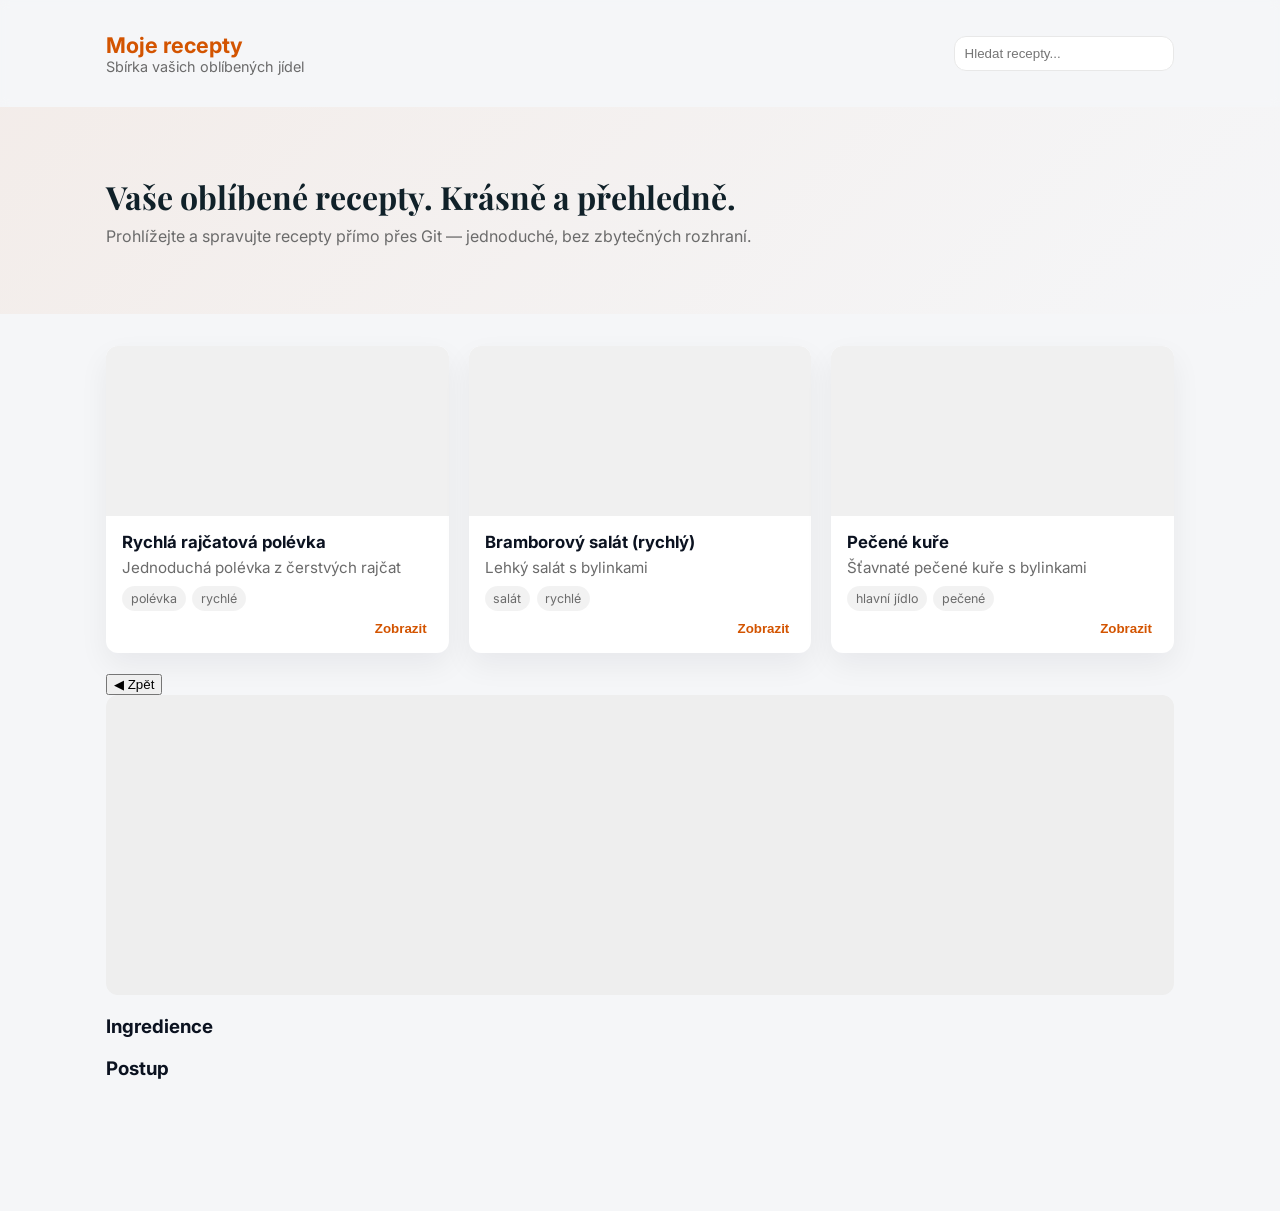
==== index.html @ 9620a743 "Vizuální redesign inspirovaný Varenka: hero, karty s obrázky, podpora pole image v receptech, update" ====
<!doctype html>
<html lang="cs">
<head>
  <meta charset="utf-8" />
  <meta name="viewport" content="width=device-width,initial-scale=1" />
  <title>Moje recepty</title>
  <link rel="preconnect" href="https://fonts.googleapis.com">
  <link rel="preconnect" href="https://fonts.gstatic.com" crossorigin>
  <link href="https://fonts.googleapis.com/css2?family=Inter:wght@300;400;600;700&family=Playfair+Display:wght@600&display=swap" rel="stylesheet">
  <link rel="stylesheet" href="src/styles.css">
  <meta name="theme-color" content="#d35400">
</head>
<body>
  <header class="site-header">
    <div class="container">
      <div class="brand">
        <h1>Moje recepty</h1>
        <p class="tagline">Sbírka vašich oblíbených jídel</p>
      </div>
      <div class="controls">
        <input id="search" placeholder="Hledat recepty..." aria-label="Hledat recepty" />
      </div>
    </div>
  </header>

  <main>
    <section class="hero">
      <div class="container hero-inner">
        <div class="hero-text">
          <h2>Vaše oblíbené recepty. Krásně a přehledně.</h2>
          <p>Prohlížejte a spravujte recepty přímo přes Git — jednoduché, bez zbytečných rozhraní.</p>
        </div>
      </div>
    </section>

    <div class="container">
      <section id="list" class="panel cards"></section>

      <section id="detail" class="panel hidden detail-panel">
        <button id="back" class="btn ghost">◀ Zpět</button>
        <div id="detail-image" class="detail-image"></div>
        <h2 id="detail-title"></h2>
        <p id="detail-desc"></p>
        <h3>Ingredience</h3>
        <ul id="detail-ingredients"></ul>
        <h3>Postup</h3>
        <ol id="detail-steps"></ol>
      </section>
    </div>
  </main>

  <footer class="site-footer">
    <div class="container"></div>
  </footer>

  <script src="src/app.js"></script>
</body>
</html>
---- src/styles.css ----
@import url('https://fonts.googleapis.com/css2?family=Inter:wght@300;400;600;700&family=Playfair+Display:wght@600&display=swap');
:root{
  --bg:#f5f6f8; --card:#ffffff; --accent:#d35400; --muted:#6b6b6b; --radius:14px; --gap:1rem; --text:#0b1220; --shadow: rgba(16,24,40,0.06);
}
*{box-sizing:border-box}
html,body{height:100%}
body{font-family:Inter, system-ui, -apple-system, 'Segoe UI', Roboto, 'Helvetica Neue', Arial; margin:0; background:var(--bg); color:var(--text); -webkit-font-smoothing:antialiased}
.container{max-width:1100px;margin:0 auto;padding:1rem}
.site-header{backdrop-filter: blur(4px);padding:1rem 0}
.site-header .container{display:flex;align-items:center;justify-content:space-between}
.brand h1{margin:0;font-size:1.35rem;color:var(--accent);font-weight:700}
.brand .tagline{margin:0;color:var(--muted);font-size:.9rem}
.controls{display:flex;gap:.5rem;align-items:center}
.controls input{padding:.55rem .6rem;border-radius:12px;border:1px solid #e8e8e8;min-width:220px;background:#fff}

/* Hero */
.hero{background:linear-gradient(135deg, rgba(211,84,0,0.06), rgba(255,255,255,0.02));padding:3.25rem 0;margin-bottom:1rem}
.hero-inner{display:flex;align-items:center}
.hero-text h2{font-family:'Playfair Display', serif;font-size:2rem;margin:0 0 .5rem;color:#102129}
.hero-text p{margin:0;color:var(--muted)}

/* Cards grid */
.panel{background:transparent;padding:0;border-radius:8px}
.cards{display:grid;grid-template-columns:repeat(auto-fit, minmax(260px, 1fr));gap:1.25rem}
.card{background:var(--card);border-radius:12px;overflow:hidden;box-shadow:0 12px 30px var(--shadow);transition:transform .18s ease, box-shadow .18s ease}
.card:hover{transform:translateY(-8px);box-shadow:0 22px 48px rgba(16,24,40,0.12)}
.card-img{height:170px;background:#f0f0f0;background-size:cover;background-position:center}
.card-body{padding:1rem}
.card-body h3{margin:0 0 .35rem 0;font-size:1.05rem}
.card-body .muted{color:var(--muted);font-size:.95rem}
.chips{display:flex;gap:.4rem;flex-wrap:wrap;margin-top:.6rem}
.chip{background:rgba(0,0,0,0.05);padding:.3rem .55rem;border-radius:999px;font-size:.78rem;color:var(--muted)}
.card-actions{display:flex;justify-content:flex-end;margin-top:.6rem}
.card-actions button{background:transparent;border:none;color:var(--accent);font-weight:600;cursor:pointer}

/* Detail */
.detail-panel{margin-top:1.25rem}
.detail-image{height:300px;background:#eee;background-size:cover;background-position:center;border-radius:12px;margin-bottom:1rem}
.detail-panel h2{margin-top:0}

/* Footer */
.site-footer{padding:2rem 0}

/* Responsive tweaks */
@media(max-width:800px){
  .hero-text h2{font-size:1.5rem}
  .detail-image{height:200px}
}

/* Dark theme */
@media (prefers-color-scheme: dark) {
  :root{--bg:#071018;--card:#071827;--accent:#ff8a3d;--muted:#9fb1bd;--text:#e6f0f6;--shadow: rgba(0,0,0,0.6)}
  body{background:linear-gradient(180deg,#031018,var(--bg));color:var(--text)}
  .controls input{background:#08131a;border:1px solid rgba(255,255,255,0.04);color:var(--text)}
  .card{box-shadow:0 12px 30px rgba(0,0,0,0.6)}
  .card-img{background-color:#0b2230}
  .detail-image{background-color:#071827}
  .chip{background:rgba(255,255,255,0.03);color:var(--muted)}
}
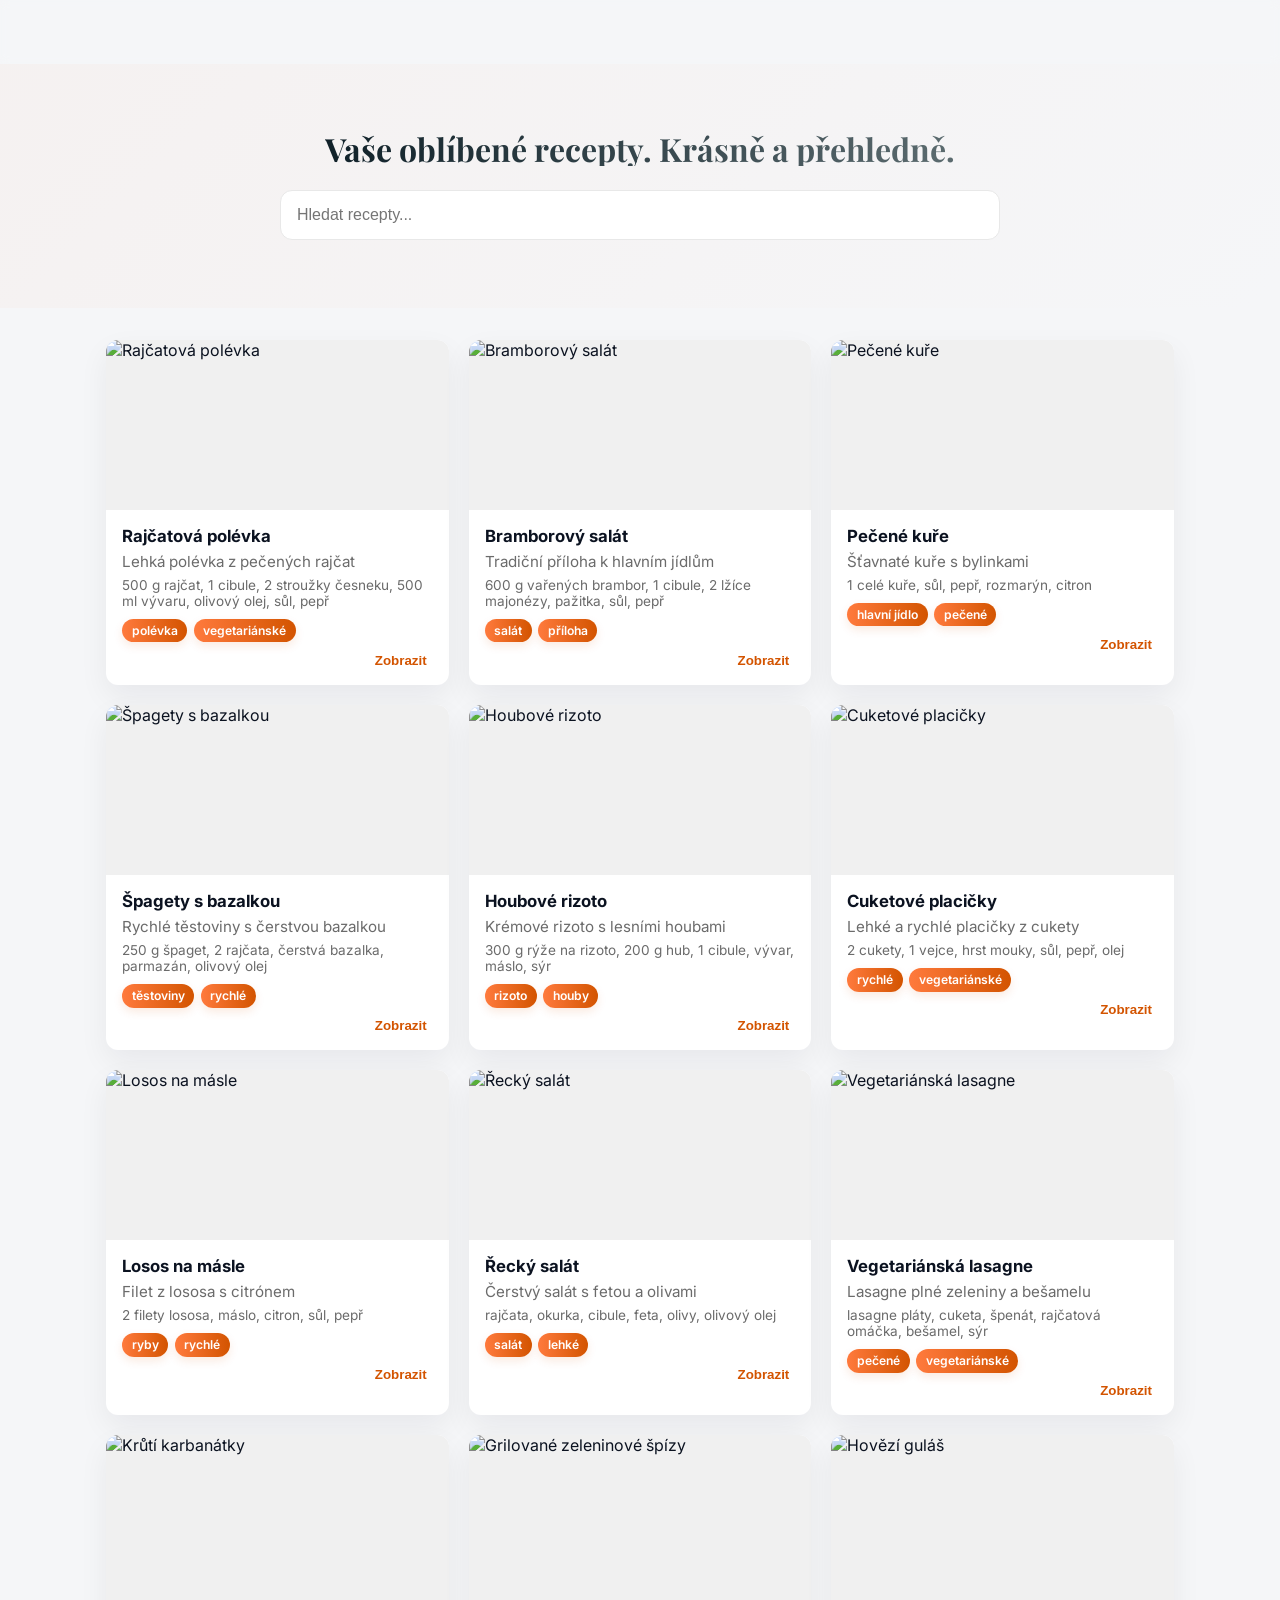
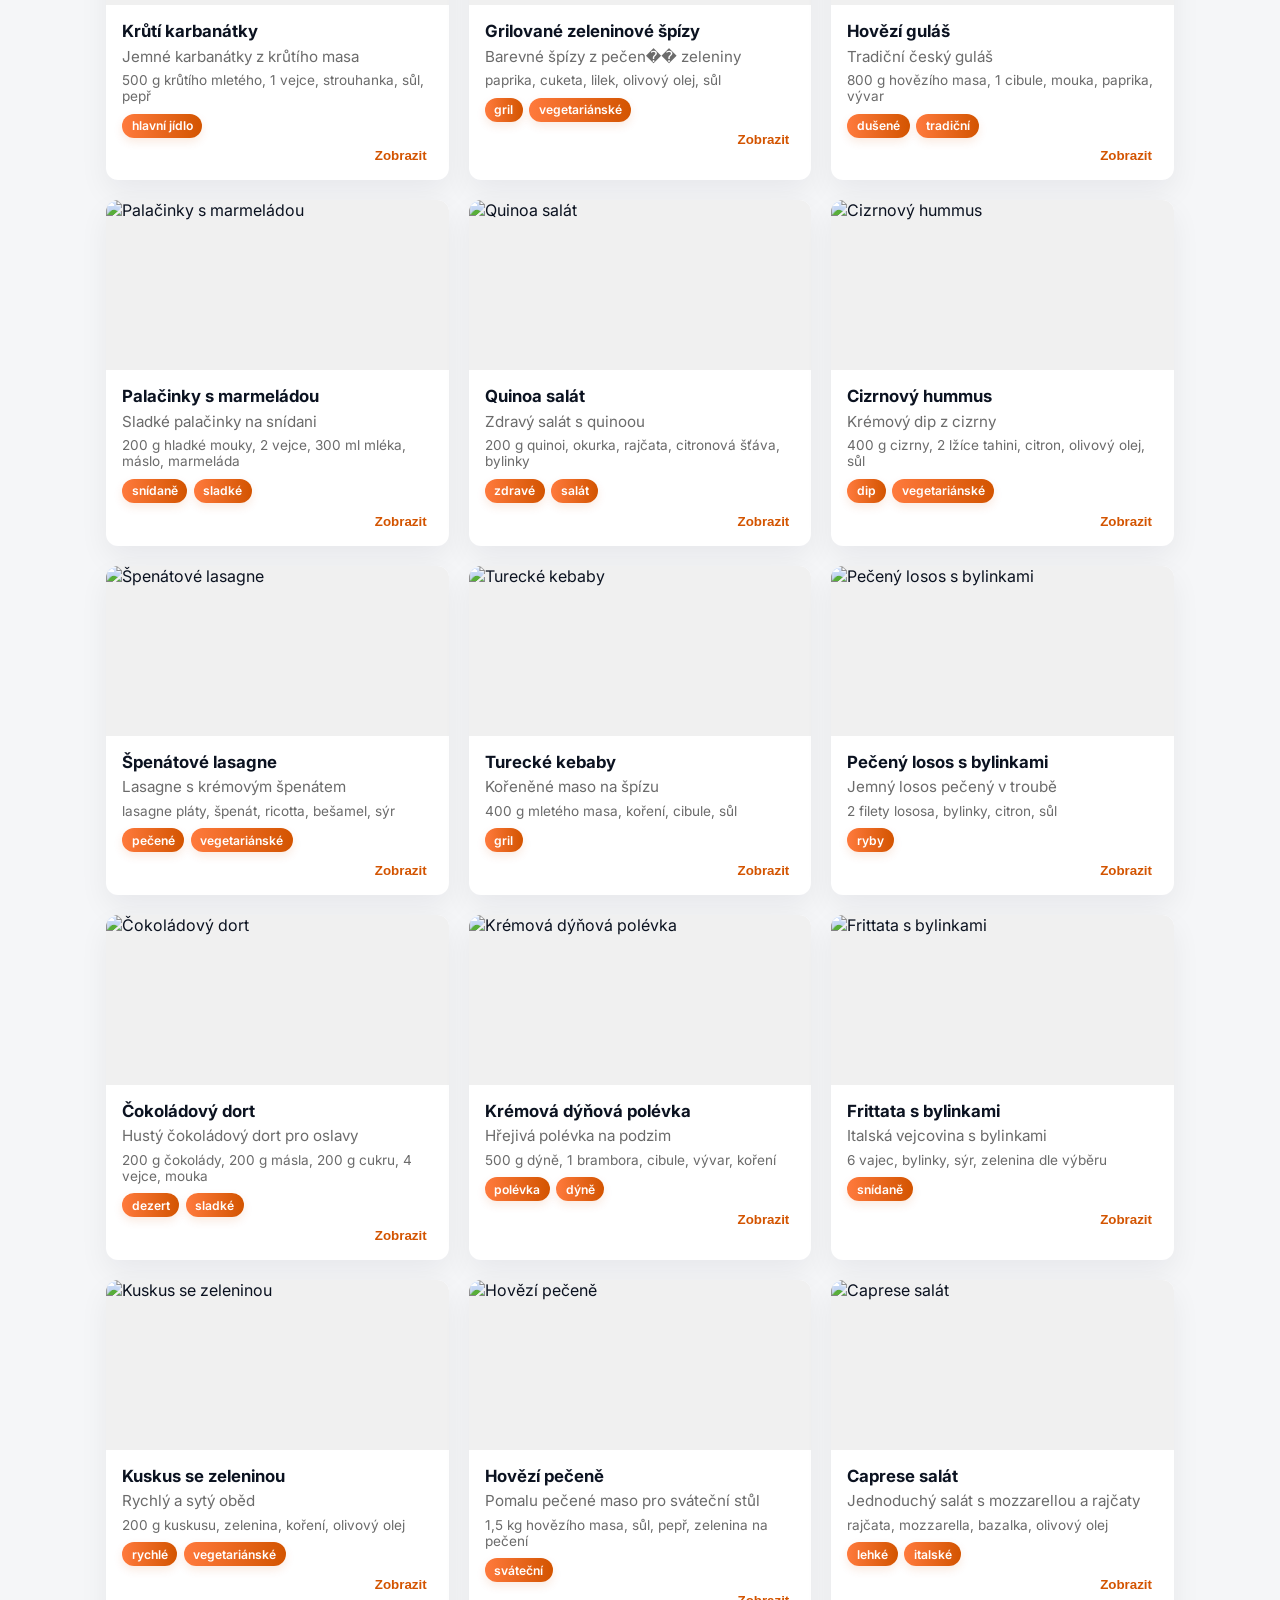
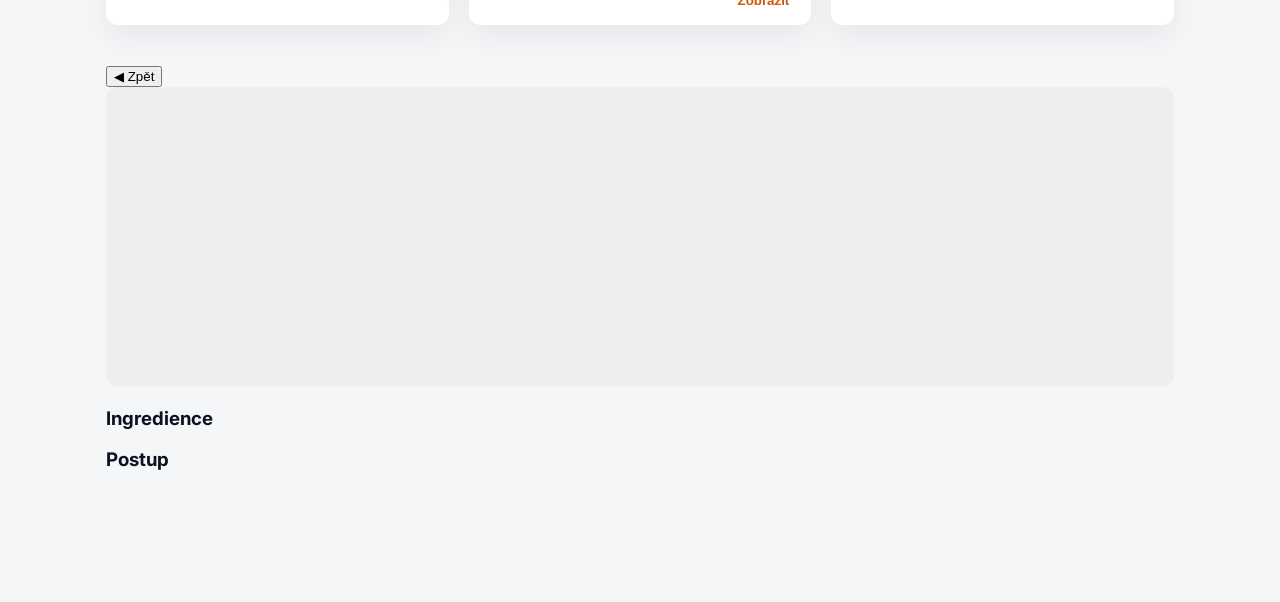
==== commit fc75d791: "UX: move search to hero center; remove header titles; make hero heading two-tone with light/dark var" ====
--- a/index.html
+++ b/index.html
@@ -13,13 +13,7 @@
 <body>
   <header class="site-header">
     <div class="container">
-      <div class="brand">
-        <h1>Moje recepty</h1>
-        <p class="tagline">Sbírka vašich oblíbených jídel</p>
-      </div>
-      <div class="controls">
-        <input id="search" placeholder="Hledat recepty..." aria-label="Hledat recepty" />
-      </div>
+      <!-- header intentionally minimal; title moved into hero -->
     </div>
   </header>
 
@@ -28,7 +22,9 @@
       <div class="container hero-inner">
         <div class="hero-text">
           <h2>Vaše oblíbené recepty. Krásně a přehledně.</h2>
-          <p>Prohlížejte a spravujte recepty přímo přes Git — jednoduché, bez zbytečných rozhraní.</p>
+        </div>
+        <div class="hero-search">
+          <input id="search" placeholder="Hledat recepty..." aria-label="Hledat recepty" />
         </div>
       </div>
     </section>
--- a/src/styles.css
+++ b/src/styles.css
@@ -1,6 +1,11 @@
 @import url('https://fonts.googleapis.com/css2?family=Inter:wght@300;400;600;700&family=Playfair+Display:wght@600&display=swap');
 :root{
-  --bg:#f5f6f8; --card:#ffffff; --accent:#d35400; --muted:#6b6b6b; --radius:14px; --gap:1rem; --text:#0b1220; --shadow: rgba(16,24,40,0.06);
+  --bg:#f5f6f8; --card:#ffffff; --accent:#ff7a3d; --accent-dark:#d35400; --muted:#6b6b6b;
+  --hero-color-1: #102129; /* left shade for hero (light) */
+  --hero-color-2: #5b6b6f; /* right shade for hero (light) */
+  --hero-cream-1: #f7efe0; /* cream for dark mode */
+  --hero-cream-2: #efe3c8;
+  --radius:14px; --gap:1rem; --text:#0b1220; --shadow: rgba(16,24,40,0.06);
 }
 *{box-sizing:border-box}
 html,body{height:100%}
@@ -8,34 +13,36 @@
 .container{max-width:1100px;margin:0 auto;padding:1rem}
 .site-header{backdrop-filter: blur(4px);padding:1rem 0}
 .site-header .container{display:flex;align-items:center;justify-content:space-between}
-.brand h1{margin:0;font-size:1.35rem;color:var(--accent);font-weight:700}
-.brand .tagline{margin:0;color:var(--muted);font-size:.9rem}
 .controls{display:flex;gap:.5rem;align-items:center}
-.controls input{padding:.55rem .6rem;border-radius:12px;border:1px solid #e8e8e8;min-width:220px;background:#fff}
 
 /* Hero */
-.hero{background:linear-gradient(135deg, rgba(211,84,0,0.06), rgba(255,255,255,0.02));padding:3.25rem 0;margin-bottom:1rem}
-.hero-inner{display:flex;align-items:center}
-.hero-text h2{font-family:'Playfair Display', serif;font-size:2rem;margin:0 0 .5rem;color:#102129}
-.hero-text p{margin:0;color:var(--muted)}
+.hero{background:linear-gradient(135deg, rgba(255,122,61,0.04), rgba(255,255,255,0.01));padding:3.25rem 0;margin-bottom:1rem}
+.hero-inner{display:flex;flex-direction:column;align-items:center;gap:1rem}
+.hero-text h2{font-family:'Playfair Display', serif;font-size:2rem;margin:0 0 .5rem;color:var(--hero-color-1);text-align:center;line-height:1.05}
+.hero-search{width:100%;display:flex;justify-content:center}
+.hero-search input{width:min(720px,100%);padding:.95rem 1rem;border-radius:12px;border:1px solid #e8e8e8;background:#fff;font-size:1rem}
 
 /* Cards grid */
 .panel{background:transparent;padding:0;border-radius:8px}
 .cards{display:grid;grid-template-columns:repeat(auto-fit, minmax(260px, 1fr));gap:1.25rem}
 .card{background:var(--card);border-radius:12px;overflow:hidden;box-shadow:0 12px 30px var(--shadow);transition:transform .18s ease, box-shadow .18s ease}
 .card:hover{transform:translateY(-8px);box-shadow:0 22px 48px rgba(16,24,40,0.12)}
-.card-img{height:170px;background:#f0f0f0;background-size:cover;background-position:center}
+.card-img{height:170px;background:#f0f0f0;display:flex;align-items:center;justify-content:center;overflow:hidden}
+.card-img img{width:100%;height:100%;object-fit:cover;display:block}
+.card-img .initial{font-size:48px;font-weight:700;color:var(--accent-dark)}
 .card-body{padding:1rem}
 .card-body h3{margin:0 0 .35rem 0;font-size:1.05rem}
 .card-body .muted{color:var(--muted);font-size:.95rem}
+.card-body .preview-ing{color:var(--muted);font-size:.85rem;margin-top:.4rem}
 .chips{display:flex;gap:.4rem;flex-wrap:wrap;margin-top:.6rem}
-.chip{background:rgba(0,0,0,0.05);padding:.3rem .55rem;border-radius:999px;font-size:.78rem;color:var(--muted)}
+/* Updated chip style to resemble Varenka: orange pill with white text */
+.chip{background:linear-gradient(90deg,var(--accent),var(--accent-dark));padding:.28rem .6rem;border-radius:999px;font-size:.76rem;color:#fff;font-weight:600;box-shadow:0 4px 10px rgba(211,84,0,0.12)}
 .card-actions{display:flex;justify-content:flex-end;margin-top:.6rem}
-.card-actions button{background:transparent;border:none;color:var(--accent);font-weight:600;cursor:pointer}
+.card-actions button{background:transparent;border:none;color:var(--accent-dark);font-weight:600;cursor:pointer}
 
 /* Detail */
 .detail-panel{margin-top:1.25rem}
-.detail-image{height:300px;background:#eee;background-size:cover;background-position:center;border-radius:12px;margin-bottom:1rem}
+.detail-image{height:300px;background:#eee;background-size:cover;background-position:center;border-radius:12px;margin-bottom:1rem;display:flex;align-items:center;justify-content:center;color:var(--accent-dark);font-size:48px}
 .detail-panel h2{margin-top:0}
 
 /* Footer */
@@ -47,13 +54,19 @@
   .detail-image{height:200px}
 }
 
-/* Dark theme */
+/* Dark theme: change hero colors to cream shades and adjust chips */
 @media (prefers-color-scheme: dark) {
-  :root{--bg:#071018;--card:#071827;--accent:#ff8a3d;--muted:#9fb1bd;--text:#e6f0f6;--shadow: rgba(0,0,0,0.6)}
+  :root{--bg:#071018;--card:#071827;--accent:#ff8a3d;--accent-dark:#ff7a3d;--muted:#9fb1bd;--text:#e6f0f6;--shadow: rgba(0,0,0,0.6)}
   body{background:linear-gradient(180deg,#031018,var(--bg));color:var(--text)}
   .controls input{background:#08131a;border:1px solid rgba(255,255,255,0.04);color:var(--text)}
   .card{box-shadow:0 12px 30px rgba(0,0,0,0.6)}
   .card-img{background-color:#0b2230}
   .detail-image{background-color:#071827}
-  .chip{background:rgba(255,255,255,0.03);color:var(--muted)}
+  .chip{background:linear-gradient(90deg,#8b6a4b,#7f6242);box-shadow:0 4px 10px rgba(0,0,0,0.4);color:#fff}
+  /* hero colors switch to cream shades on dark */
+  .hero-text h2{background-image:linear-gradient(90deg,var(--hero-cream-1),var(--hero-cream-2));-webkit-background-clip:text;background-clip:text;color:transparent}
 }
+/* Light theme: subtle two-shade gradient for hero heading */
+@media (prefers-color-scheme: light), (prefers-color-scheme: no-preference) {
+  .hero-text h2{background-image:linear-gradient(90deg,var(--hero-color-1),var(--hero-color-2));-webkit-background-clip:text;background-clip:text;color:transparent}
+}
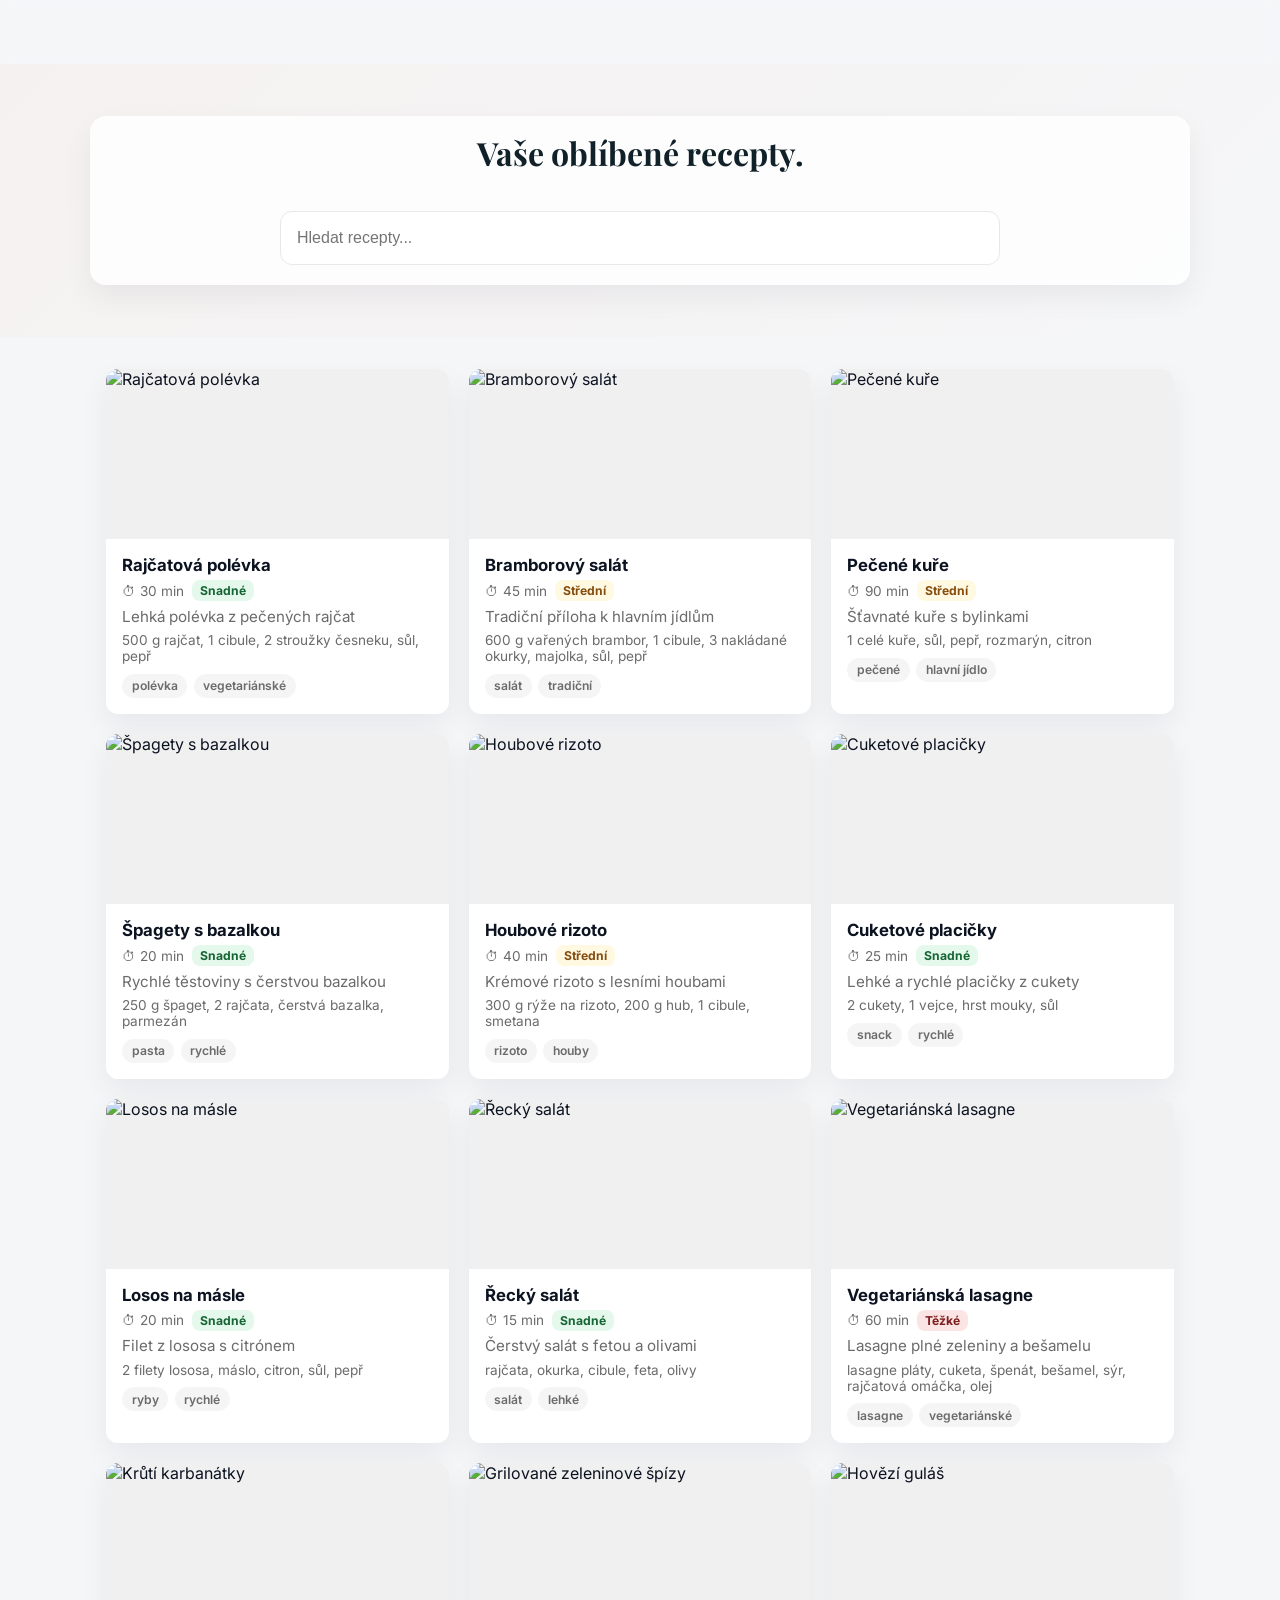
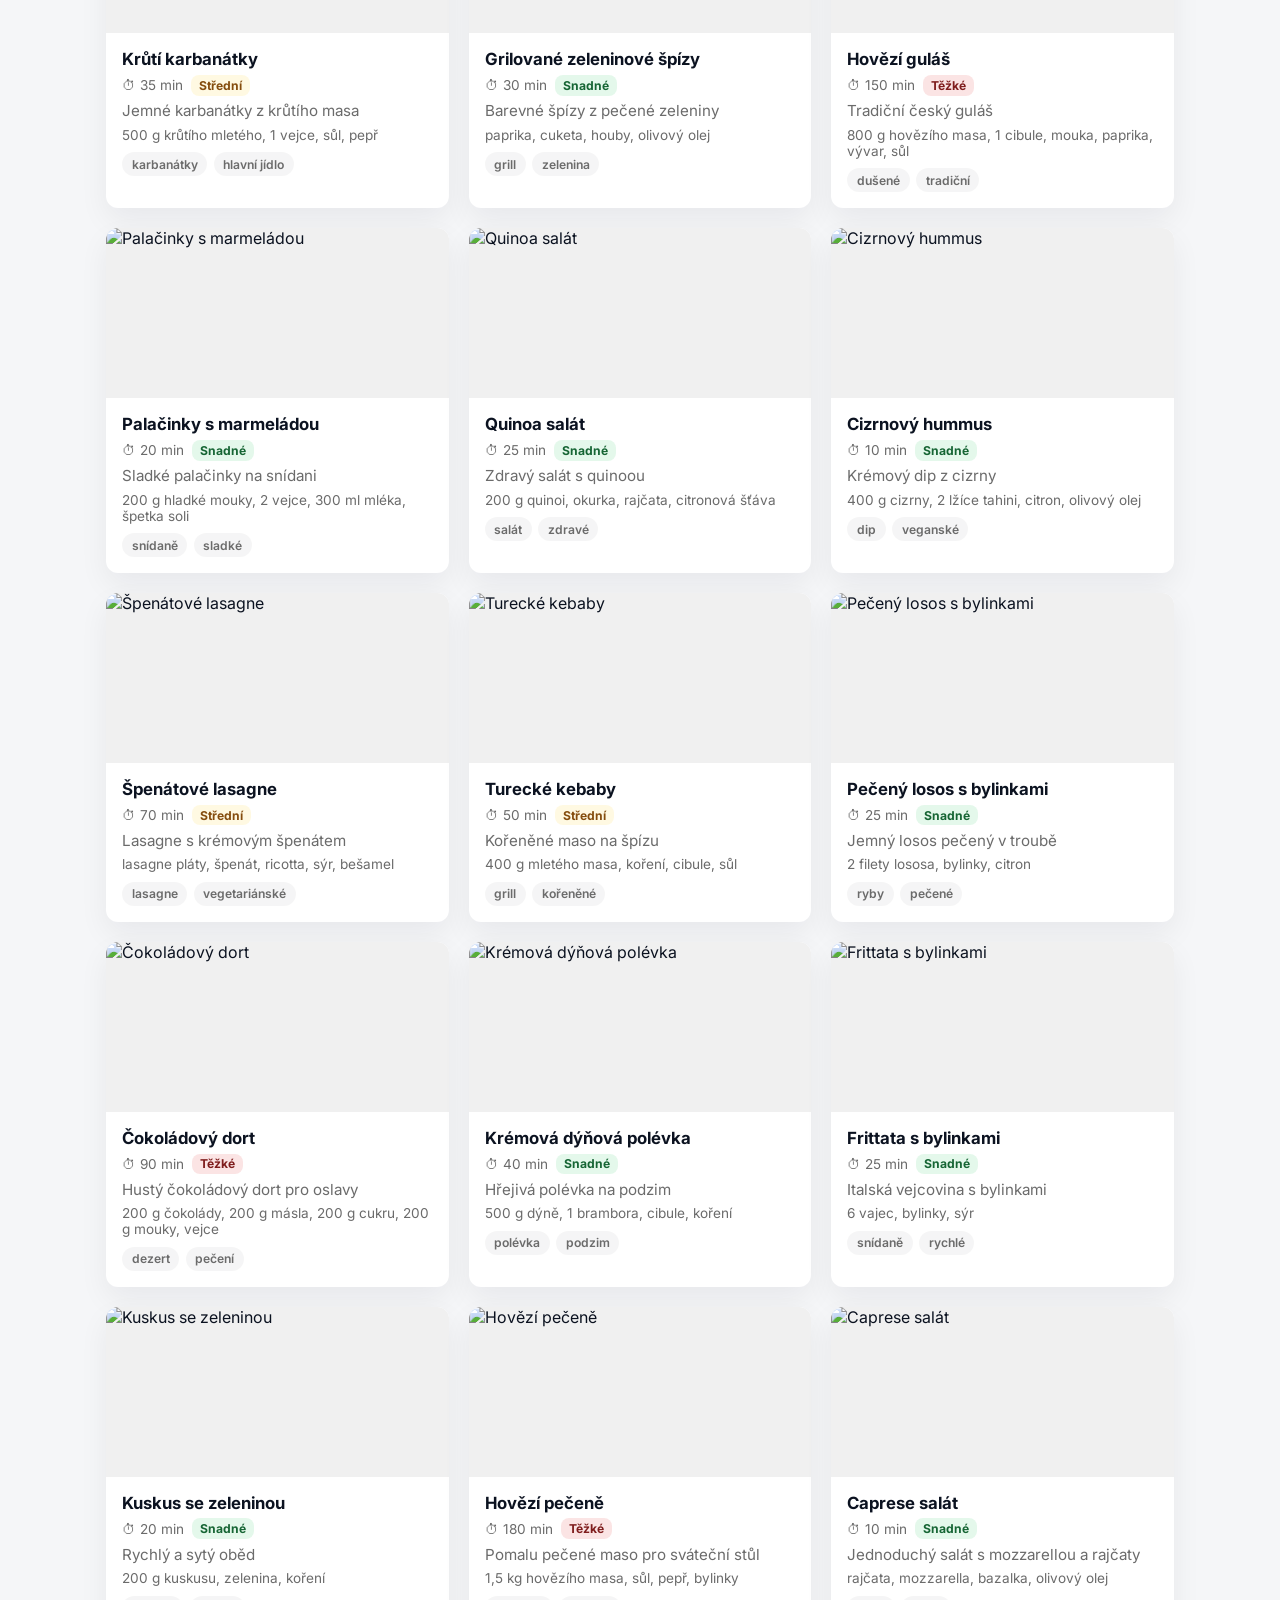
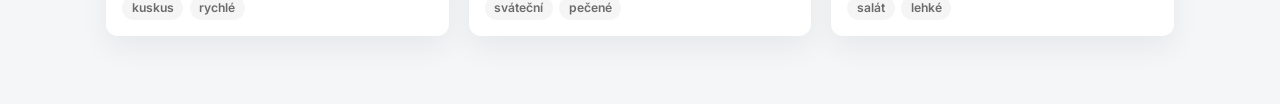
==== commit 3c472360: "UI: make hero content area (search + heading) more visually distinct and shorten heading text" ====
--- a/index.html
+++ b/index.html
@@ -21,7 +21,7 @@
     <section class="hero">
       <div class="container hero-inner">
         <div class="hero-text">
-          <h2>Vaše oblíbené recepty. Krásně a přehledně.</h2>
+          <h2>Vaše oblíbené recepty.</h2>
         </div>
         <div class="hero-search">
           <input id="search" placeholder="Hledat recepty..." aria-label="Hledat recepty" />
--- a/src/styles.css
+++ b/src/styles.css
@@ -6,6 +6,7 @@
   --hero-cream-1: #f7efe0; /* cream for dark mode */
   --hero-cream-2: #efe3c8;
   --radius:14px; --gap:1rem; --text:#0b1220; --shadow: rgba(16,24,40,0.06);
+  --hero-panel: rgba(255,255,255,0.85); /* panel background for hero content (light) */
 }
 *{box-sizing:border-box}
 html,body{height:100%}
@@ -15,18 +16,22 @@
 .site-header .container{display:flex;align-items:center;justify-content:space-between}
 .controls{display:flex;gap:.5rem;align-items:center}
 
+/* Utility helpers */
+.hidden{display:none}
+
 /* Hero */
 .hero{background:linear-gradient(135deg, rgba(255,122,61,0.04), rgba(255,255,255,0.01));padding:3.25rem 0;margin-bottom:1rem}
-.hero-inner{display:flex;flex-direction:column;align-items:center;gap:1rem}
+.hero-inner{display:flex;flex-direction:column;align-items:center;gap:1.5rem;padding:1.25rem;border-radius:16px;background:var(--hero-panel);box-shadow:0 12px 30px var(--shadow);width:100%}
 .hero-text h2{font-family:'Playfair Display', serif;font-size:2rem;margin:0 0 .5rem;color:var(--hero-color-1);text-align:center;line-height:1.05}
-.hero-search{width:100%;display:flex;justify-content:center}
-.hero-search input{width:min(720px,100%);padding:.95rem 1rem;border-radius:12px;border:1px solid #e8e8e8;background:#fff;font-size:1rem}
+.hero-search{width:100%;display:flex;justify-content:center;margin-top:0.6rem}
+.hero-search input{width:min(720px,100%);padding:1.05rem 1rem;border-radius:12px;border:1px solid #e8e8e8;background:#fff;font-size:1rem}
 
 /* Cards grid */
 .panel{background:transparent;padding:0;border-radius:8px}
 .cards{display:grid;grid-template-columns:repeat(auto-fit, minmax(260px, 1fr));gap:1.25rem}
-.card{background:var(--card);border-radius:12px;overflow:hidden;box-shadow:0 12px 30px var(--shadow);transition:transform .18s ease, box-shadow .18s ease}
+.card{background:var(--card);border-radius:12px;overflow:hidden;box-shadow:0 12px 30px var(--shadow);transition:transform .18s ease, box-shadow .18s ease;cursor:default}
 .card:hover{transform:translateY(-8px);box-shadow:0 22px 48px rgba(16,24,40,0.12)}
+.card:focus{outline:3px solid rgba(255,122,61,0.16);outline-offset:4px}
 .card-img{height:170px;background:#f0f0f0;display:flex;align-items:center;justify-content:center;overflow:hidden}
 .card-img img{width:100%;height:100%;object-fit:cover;display:block}
 .card-img .initial{font-size:48px;font-weight:700;color:var(--accent-dark)}
@@ -35,15 +40,28 @@
 .card-body .muted{color:var(--muted);font-size:.95rem}
 .card-body .preview-ing{color:var(--muted);font-size:.85rem;margin-top:.4rem}
 .chips{display:flex;gap:.4rem;flex-wrap:wrap;margin-top:.6rem}
-/* Updated chip style to resemble Varenka: orange pill with white text */
-.chip{background:linear-gradient(90deg,var(--accent),var(--accent-dark));padding:.28rem .6rem;border-radius:999px;font-size:.76rem;color:#fff;font-weight:600;box-shadow:0 4px 10px rgba(211,84,0,0.12)}
+/* Updated chip style to be less invasive: subtle translucent overlay with muted text */
+.chip{background:rgba(11,18,32,0.04);padding:.28rem .6rem;border-radius:999px;font-size:.76rem;color:var(--muted);font-weight:600}
 .card-actions{display:flex;justify-content:flex-end;margin-top:.6rem}
 .card-actions button{background:transparent;border:none;color:var(--accent-dark);font-weight:600;cursor:pointer}
 
+/* Ensure anchors inside cards fill the card and are visually neutral */
+.card > a.card-link{display:block;color:inherit;text-decoration:none}
+.card > a.card-link:focus{outline:3px solid rgba(255,122,61,0.16);outline-offset:4px}
+
+/* Meta (time + difficulty) */
+.card-body .meta{display:flex;gap:.5rem;align-items:center;margin:0 .0 0 .0;padding-bottom:.35rem}
+.meta-time{font-size:.85rem;color:var(--muted)}
+.meta-difficulty{font-size:.76rem;padding:.18rem .5rem;border-radius:8px;font-weight:700;text-transform:capitalize}
+.meta-difficulty.easy{background:rgba(34,197,94,0.12);color:#166534}
+.meta-difficulty.medium{background:rgba(250,204,21,0.12);color:#854d0e}
+.meta-difficulty.hard{background:rgba(220,38,38,0.12);color:#7f1d1d}
+
 /* Detail */
 .detail-panel{margin-top:1.25rem}
-.detail-image{height:300px;background:#eee;background-size:cover;background-position:center;border-radius:12px;margin-bottom:1rem;display:flex;align-items:center;justify-content:center;color:var(--accent-dark);font-size:48px}
+.detail-image{height:300px;background:#eee;background-size:cover;background-position:center;border-radius:12px;margin-bottom:1rem;display:flex;align-items:center;justify-content:center;color:var(-[...]
 .detail-panel h2{margin-top:0}
+.detail-meta{margin-top:0.5rem}
 
 /* Footer */
 .site-footer{padding:2rem 0}
@@ -56,13 +74,13 @@
 
 /* Dark theme: change hero colors to cream shades and adjust chips */
 @media (prefers-color-scheme: dark) {
-  :root{--bg:#071018;--card:#071827;--accent:#ff8a3d;--accent-dark:#ff7a3d;--muted:#9fb1bd;--text:#e6f0f6;--shadow: rgba(0,0,0,0.6)}
+  :root{--bg:#071018;--card:#071827;--accent:#ff8a3d;--accent-dark:#ff7a3d;--muted:#9fb1bd;--text:#e6f0f6;--shadow: rgba(0,0,0,0.6);--hero-panel: rgba(7,24,36,0.6)}
   body{background:linear-gradient(180deg,#031018,var(--bg));color:var(--text)}
   .controls input{background:#08131a;border:1px solid rgba(255,255,255,0.04);color:var(--text)}
   .card{box-shadow:0 12px 30px rgba(0,0,0,0.6)}
   .card-img{background-color:#0b2230}
   .detail-image{background-color:#071827}
-  .chip{background:linear-gradient(90deg,#8b6a4b,#7f6242);box-shadow:0 4px 10px rgba(0,0,0,0.4);color:#fff}
+  .chip{background:rgba(255,255,255,0.04);box-shadow:none;color:var(--muted)}
   /* hero colors switch to cream shades on dark */
   .hero-text h2{background-image:linear-gradient(90deg,var(--hero-cream-1),var(--hero-cream-2));-webkit-background-clip:text;background-clip:text;color:transparent}
 }
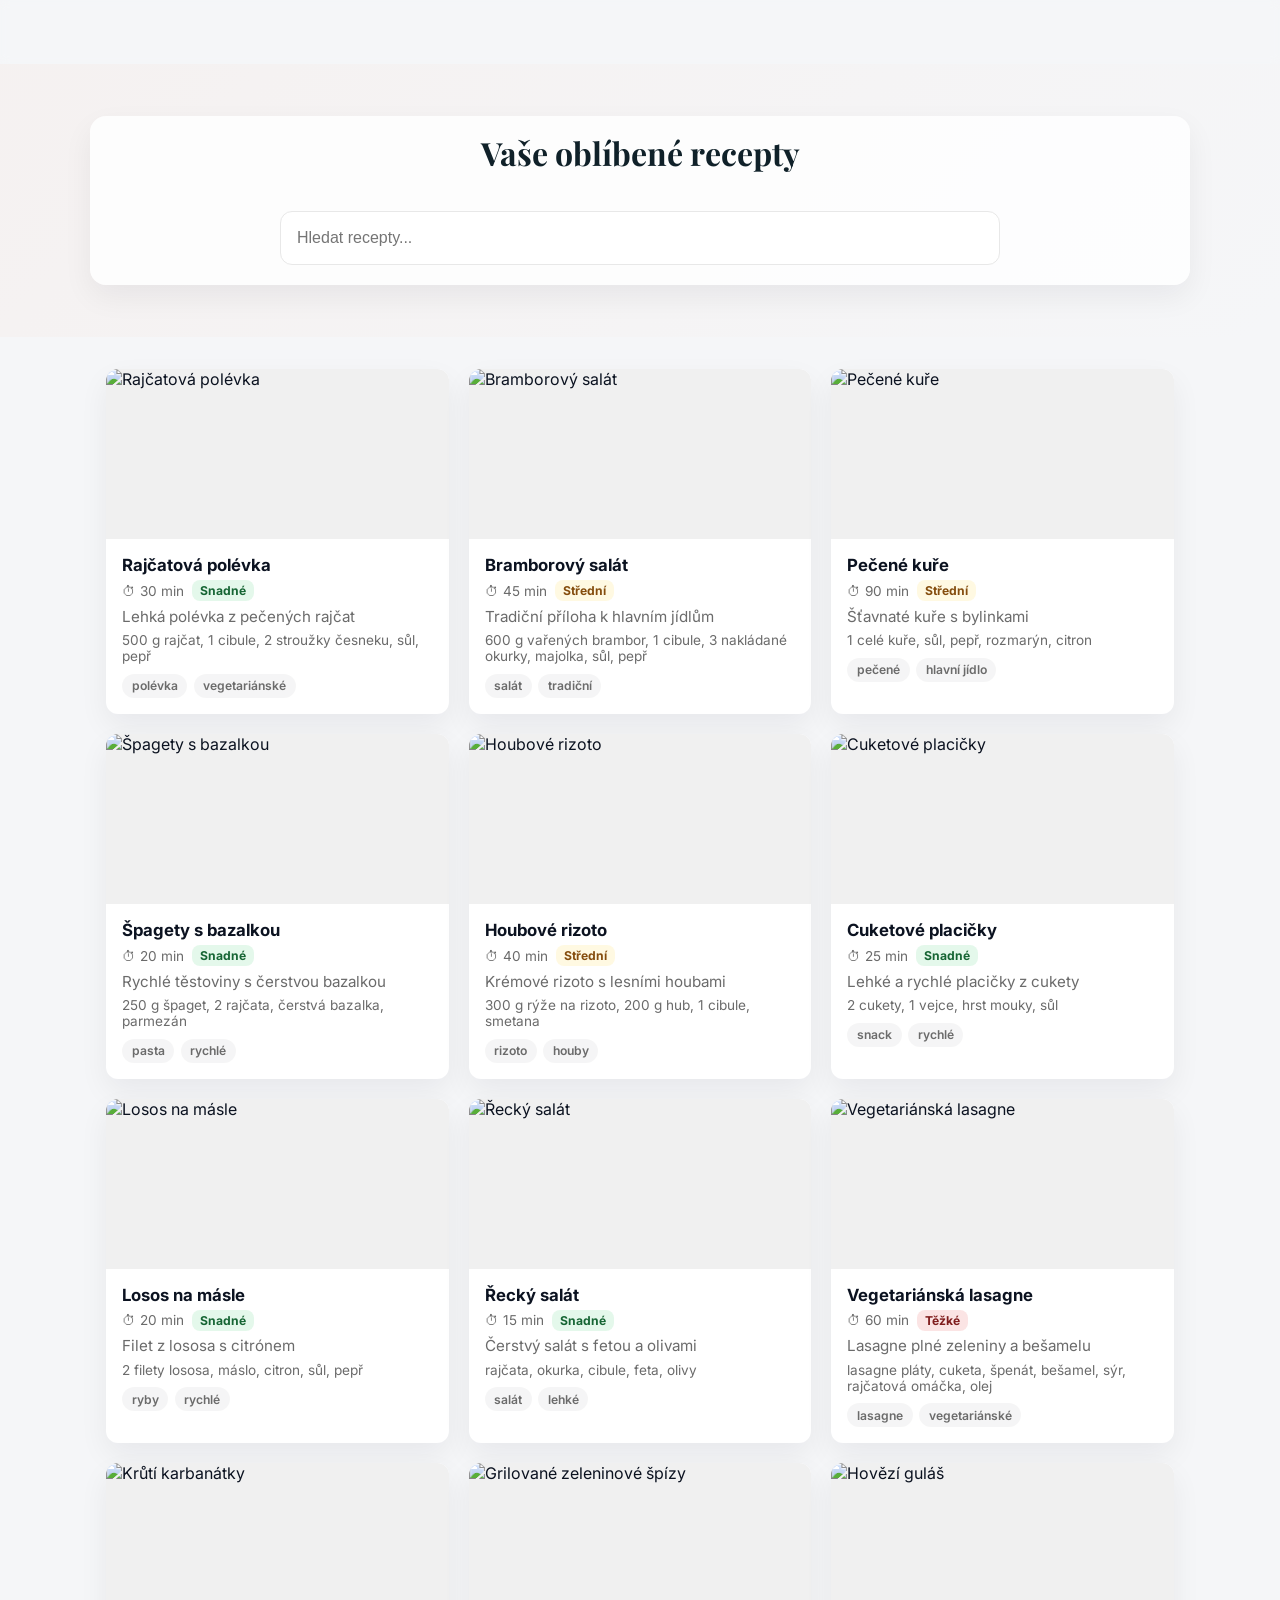
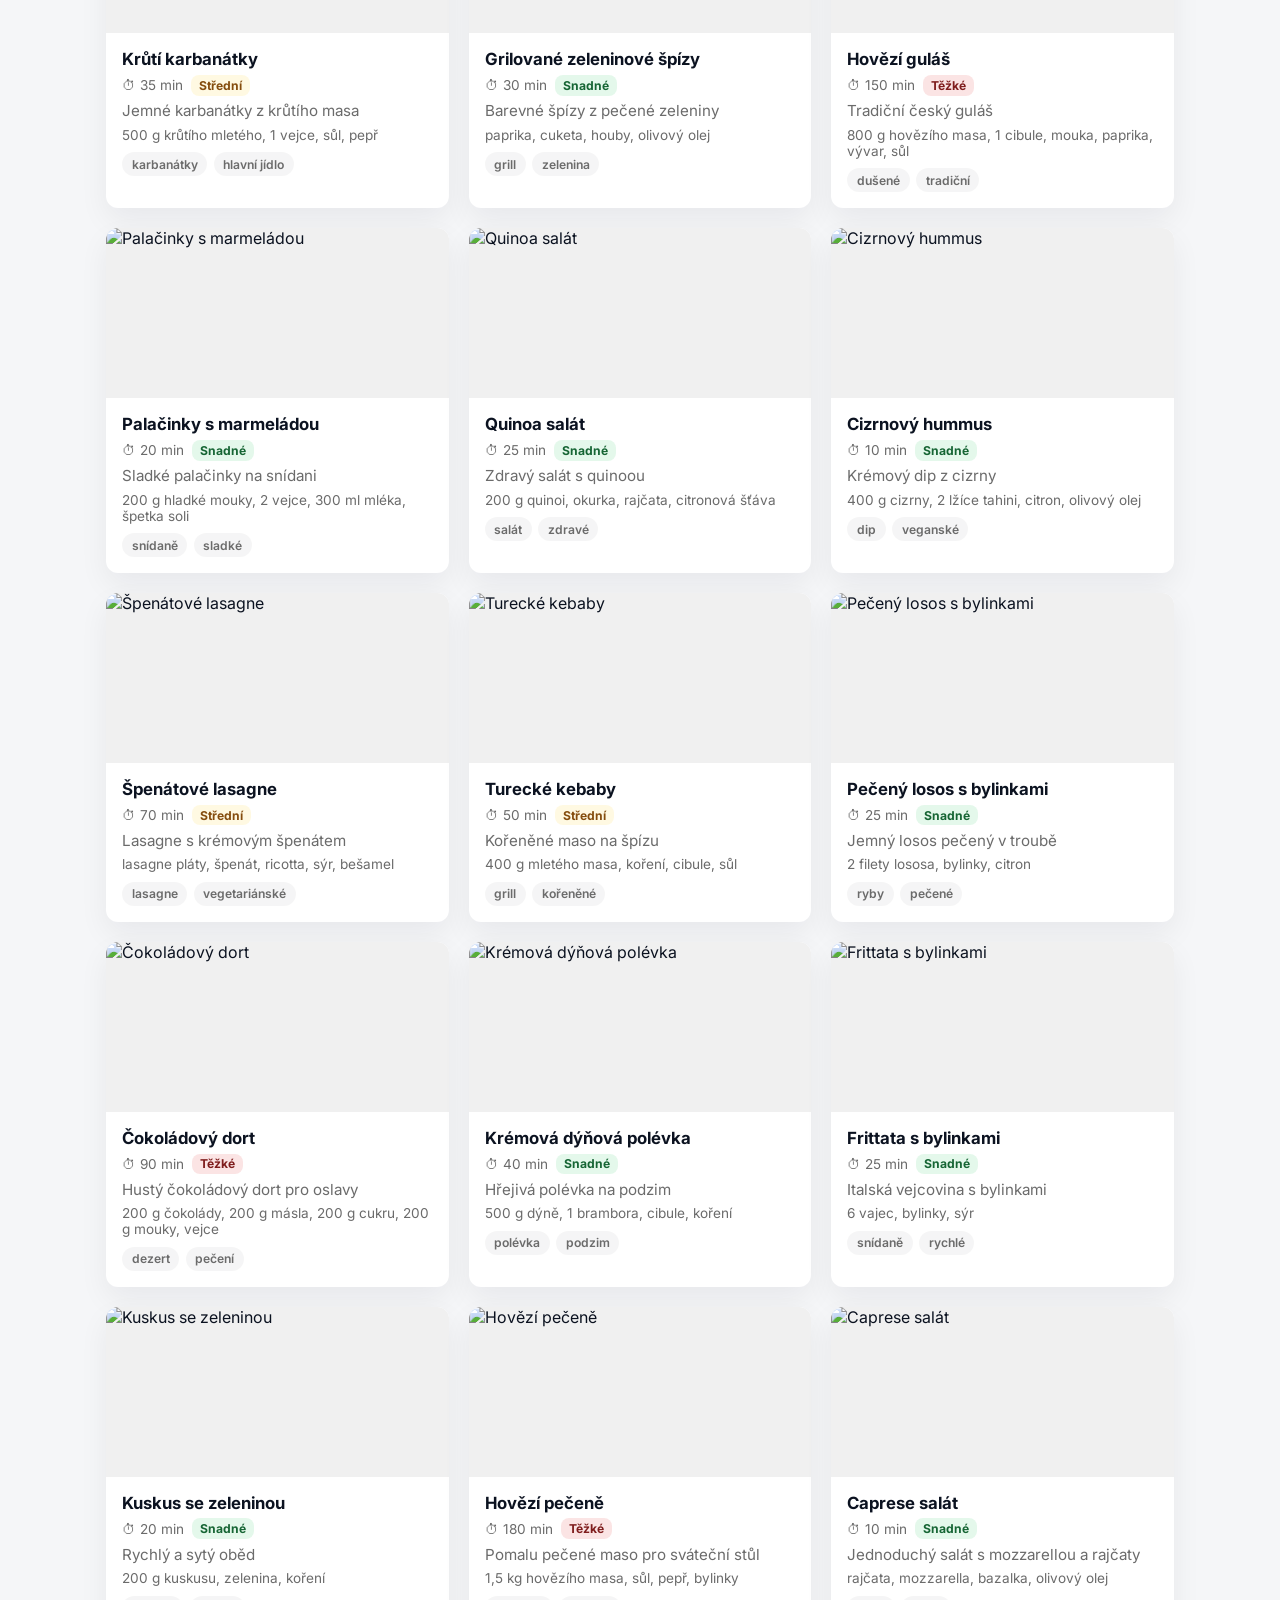
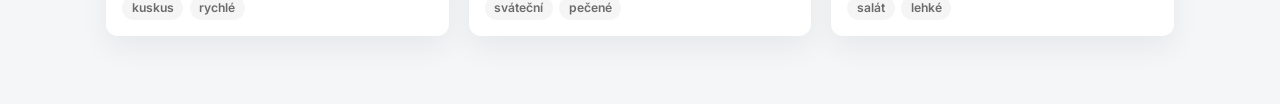
==== commit b1ea8a04: "Remove period from recipe heading" ====
--- a/index.html
+++ b/index.html
@@ -21,7 +21,7 @@
     <section class="hero">
       <div class="container hero-inner">
         <div class="hero-text">
-          <h2>Vaše oblíbené recepty.</h2>
+          <h2>Vaše oblíbené recepty</h2>
         </div>
         <div class="hero-search">
           <input id="search" placeholder="Hledat recepty..." aria-label="Hledat recepty" />
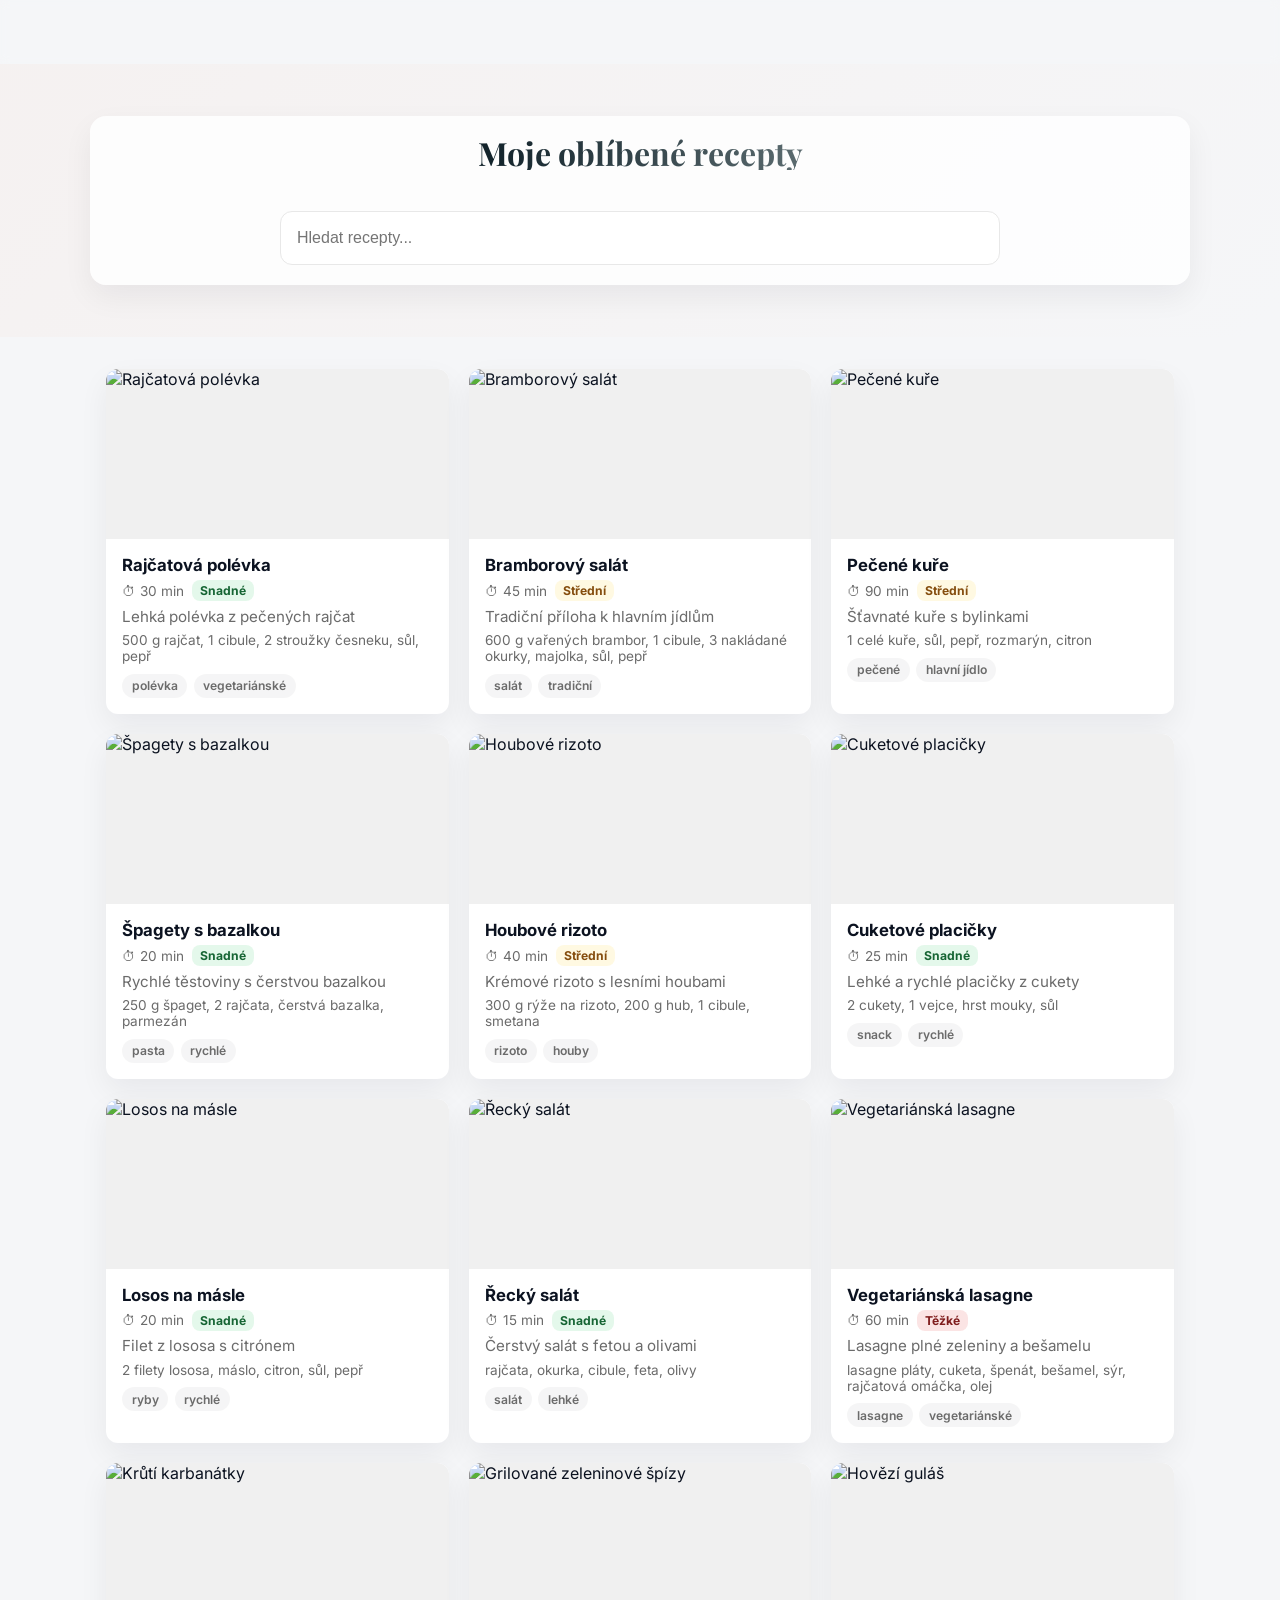
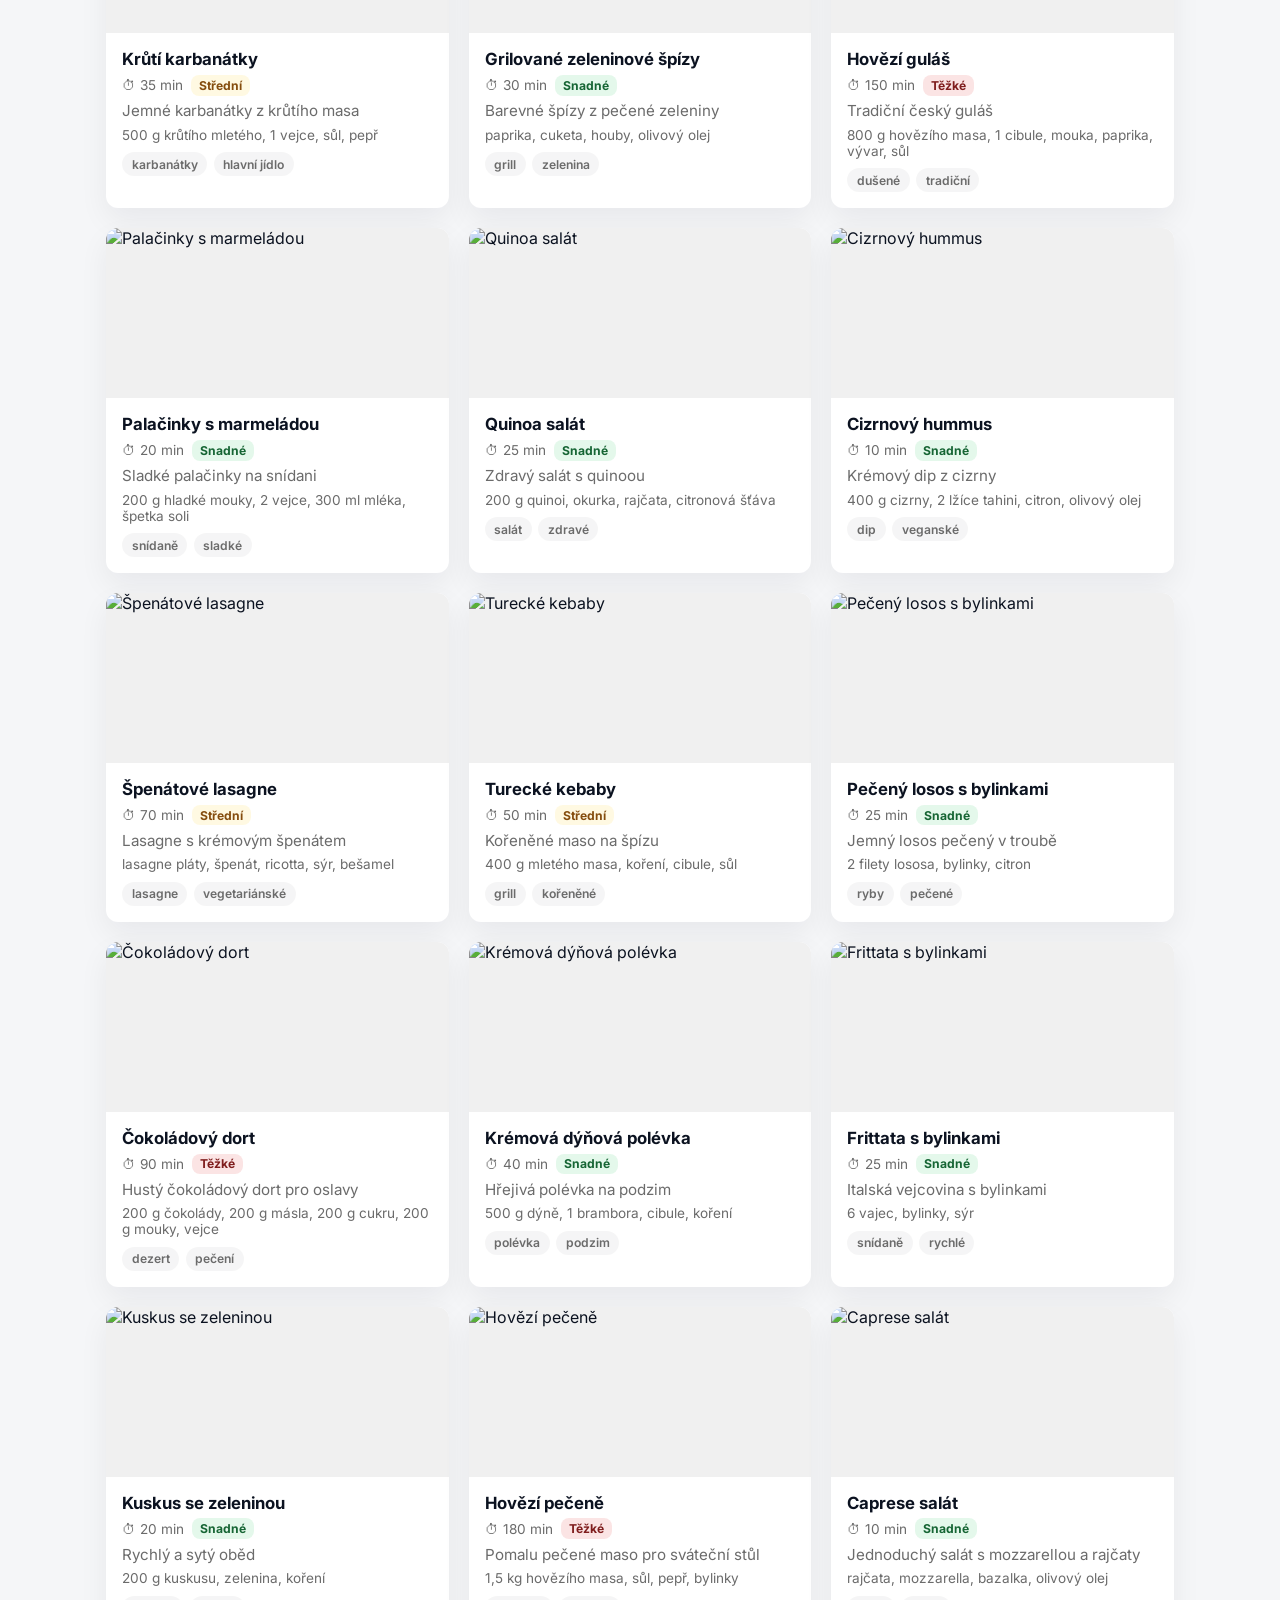
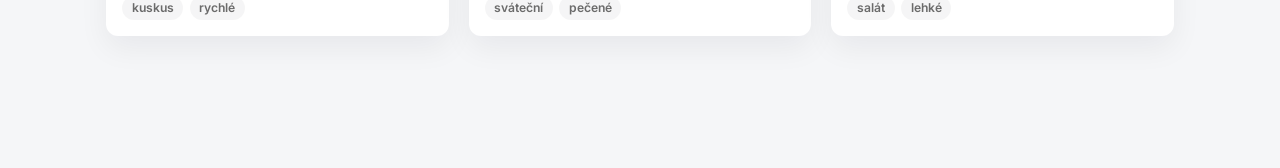
==== commit b4f37d88: "Update heading from 'Vaše' to 'Moje' in index.html" ====
--- a/index.html
+++ b/index.html
@@ -21,7 +21,7 @@
     <section class="hero">
       <div class="container hero-inner">
         <div class="hero-text">
-          <h2>Vaše oblíbené recepty</h2>
+          <h2>Moje oblíbené recepty</h2>
         </div>
         <div class="hero-search">
           <input id="search" placeholder="Hledat recepty..." aria-label="Hledat recepty" />
--- a/src/styles.css
+++ b/src/styles.css
@@ -1,12 +1,20 @@
 @import url('https://fonts.googleapis.com/css2?family=Inter:wght@300;400;600;700&family=Playfair+Display:wght@600&display=swap');
 :root{
-  --bg:#f5f6f8; --card:#ffffff; --accent:#ff7a3d; --accent-dark:#d35400; --muted:#6b6b6b;
+  --bg:#f5f6f8;
+  --card:#ffffff;
+  --accent:#ff7a3d;
+  --accent-dark:#d35400;
+  --muted:#6b6b6b;
   --hero-color-1: #102129; /* left shade for hero (light) */
   --hero-color-2: #5b6b6f; /* right shade for hero (light) */
   --hero-cream-1: #f7efe0; /* cream for dark mode */
   --hero-cream-2: #efe3c8;
-  --radius:14px; --gap:1rem; --text:#0b1220; --shadow: rgba(16,24,40,0.06);
+  --radius:14px;
+  --gap:1rem;
+  --text:#0b1220;
+  --shadow: rgba(16,24,40,0.06);
   --hero-panel: rgba(255,255,255,0.85); /* panel background for hero content (light) */
+  --hero-h2-gradient: linear-gradient(90deg,var(--hero-color-1),var(--hero-color-2));
 }
 *{box-sizing:border-box}
 html,body{height:100%}
@@ -21,8 +29,8 @@
 
 /* Hero */
 .hero{background:linear-gradient(135deg, rgba(255,122,61,0.04), rgba(255,255,255,0.01));padding:3.25rem 0;margin-bottom:1rem}
-.hero-inner{display:flex;flex-direction:column;align-items:center;gap:1.5rem;padding:1.25rem;border-radius:16px;background:var(--hero-panel);box-shadow:0 12px 30px var(--shadow);width:100%}
-.hero-text h2{font-family:'Playfair Display', serif;font-size:2rem;margin:0 0 .5rem;color:var(--hero-color-1);text-align:center;line-height:1.05}
+.hero-inner{display:flex;flex-direction:column;align-items:center;gap:1.5rem;padding:1.25rem;border-radius:16px;background:var(--hero-panel);box-shadow:0 12px 30px var(--shadow);width:100%;transition:background .25s ease,color .25s ease}
+.hero-text h2{font-family:'Playfair Display', serif;font-size:2rem;margin:0 0 .5rem;text-align:center;line-height:1.05;background-image:var(--hero-h2-gradient);-webkit-background-clip:text;background-clip:text;color:transparent}
 .hero-search{width:100%;display:flex;justify-content:center;margin-top:0.6rem}
 .hero-search input{width:min(720px,100%);padding:1.05rem 1rem;border-radius:12px;border:1px solid #e8e8e8;background:#fff;font-size:1rem}
 
@@ -59,7 +67,7 @@
 
 /* Detail */
 .detail-panel{margin-top:1.25rem}
-.detail-image{height:300px;background:#eee;background-size:cover;background-position:center;border-radius:12px;margin-bottom:1rem;display:flex;align-items:center;justify-content:center;color:var(-[...]
+.detail-image{height:300px;background:#eee;background-size:cover;background-position:center;border-radius:12px;margin-bottom:1rem;display:flex;align-items:center;justify-content:center;color:var(--text)}
 .detail-panel h2{margin-top:0}
 .detail-meta{margin-top:0.5rem}
 
@@ -74,17 +82,15 @@
 
 /* Dark theme: change hero colors to cream shades and adjust chips */
 @media (prefers-color-scheme: dark) {
-  :root{--bg:#071018;--card:#071827;--accent:#ff8a3d;--accent-dark:#ff7a3d;--muted:#9fb1bd;--text:#e6f0f6;--shadow: rgba(0,0,0,0.6);--hero-panel: rgba(7,24,36,0.6)}
+  :root{--bg:#071018;--card:#071827;--accent:#ff8a3d;--accent-dark:#ff7a3d;--muted:#9fb1bd;--text:#e6f0f6;--shadow: rgba(0,0,0,0.6);--hero-panel: rgba(7,24,36,0.6);--hero-h2-gradient: linear-gradient(90deg,var(--hero-cream-1),var(--hero-cream-2));}
   body{background:linear-gradient(180deg,#031018,var(--bg));color:var(--text)}
   .controls input{background:#08131a;border:1px solid rgba(255,255,255,0.04);color:var(--text)}
   .card{box-shadow:0 12px 30px rgba(0,0,0,0.6)}
   .card-img{background-color:#0b2230}
   .detail-image{background-color:#071827}
   .chip{background:rgba(255,255,255,0.04);box-shadow:none;color:var(--muted)}
-  /* hero colors switch to cream shades on dark */
-  .hero-text h2{background-image:linear-gradient(90deg,var(--hero-cream-1),var(--hero-cream-2));-webkit-background-clip:text;background-clip:text;color:transparent}
 }
 /* Light theme: subtle two-shade gradient for hero heading */
 @media (prefers-color-scheme: light), (prefers-color-scheme: no-preference) {
-  .hero-text h2{background-image:linear-gradient(90deg,var(--hero-color-1),var(--hero-color-2));-webkit-background-clip:text;background-clip:text;color:transparent}
+  :root{--hero-panel: rgba(255,255,255,0.85);--hero-h2-gradient: linear-gradient(90deg,var(--hero-color-1),var(--hero-color-2));}
 }
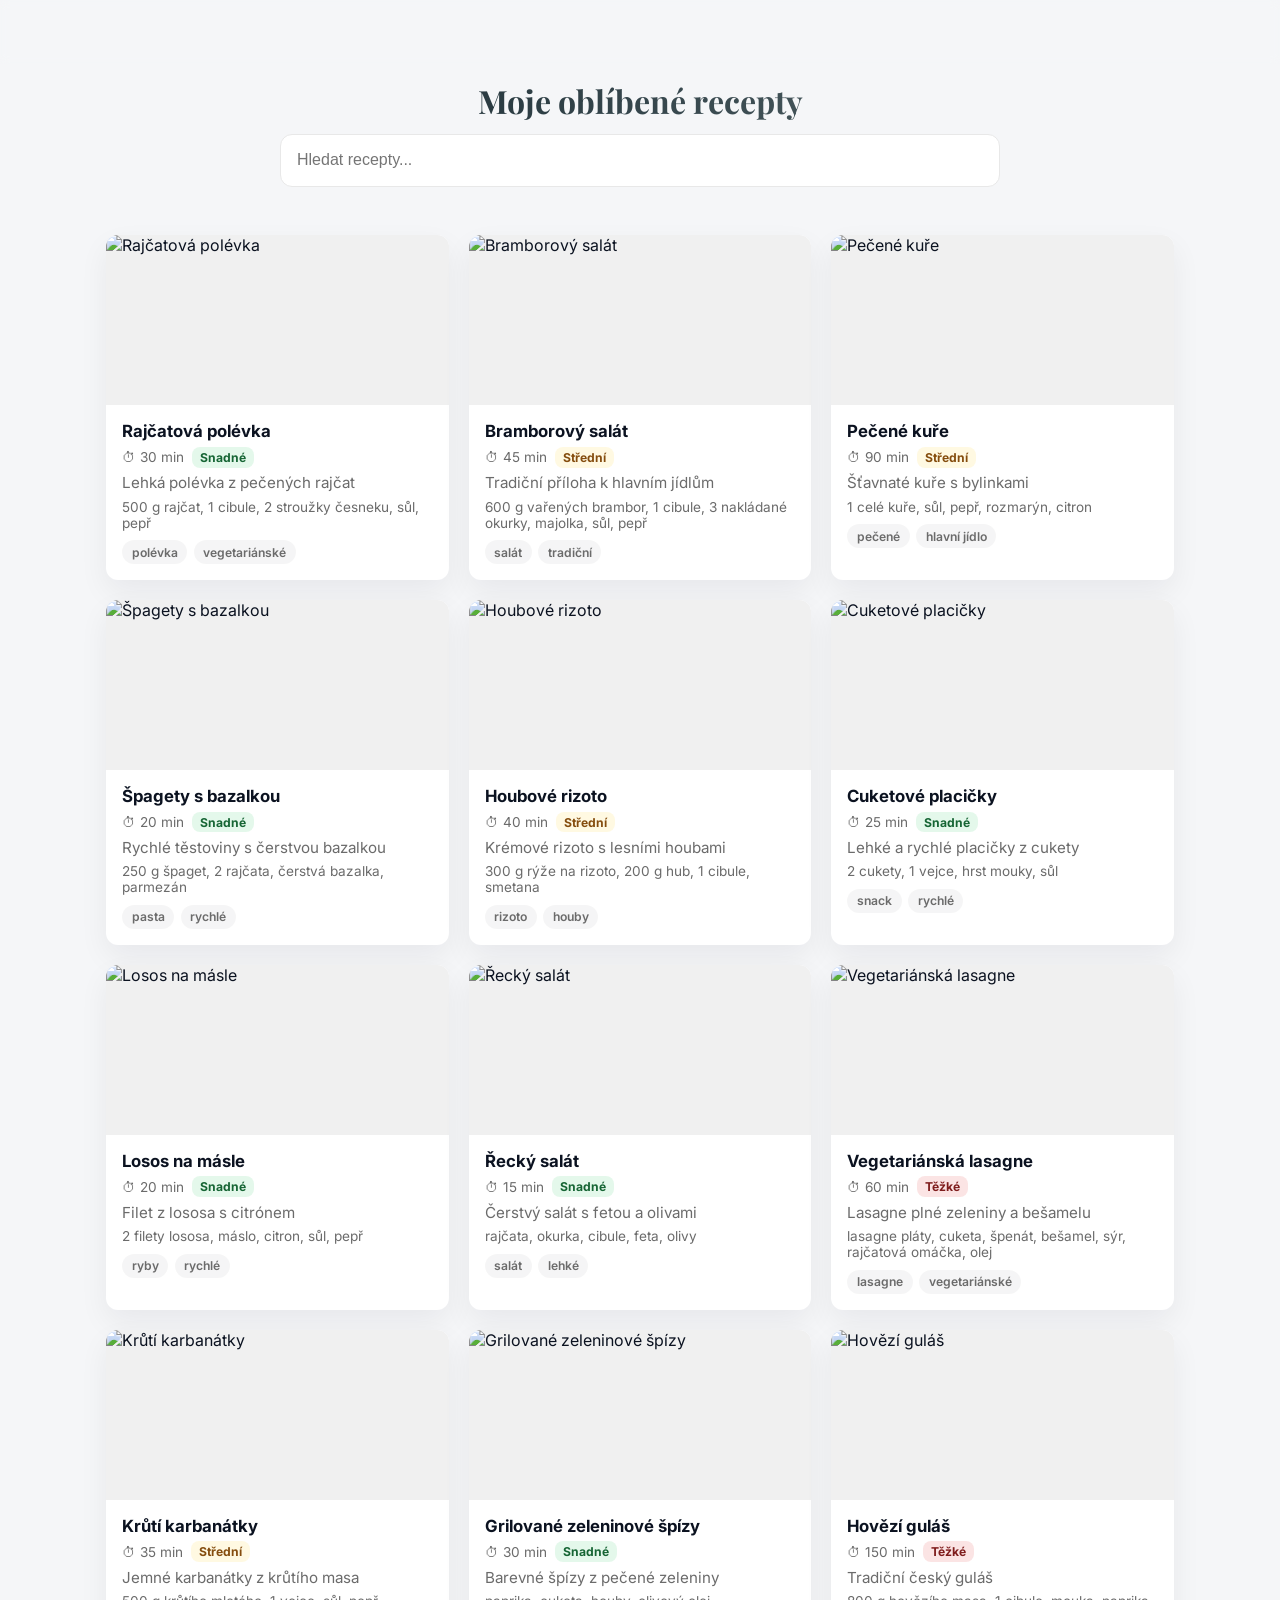
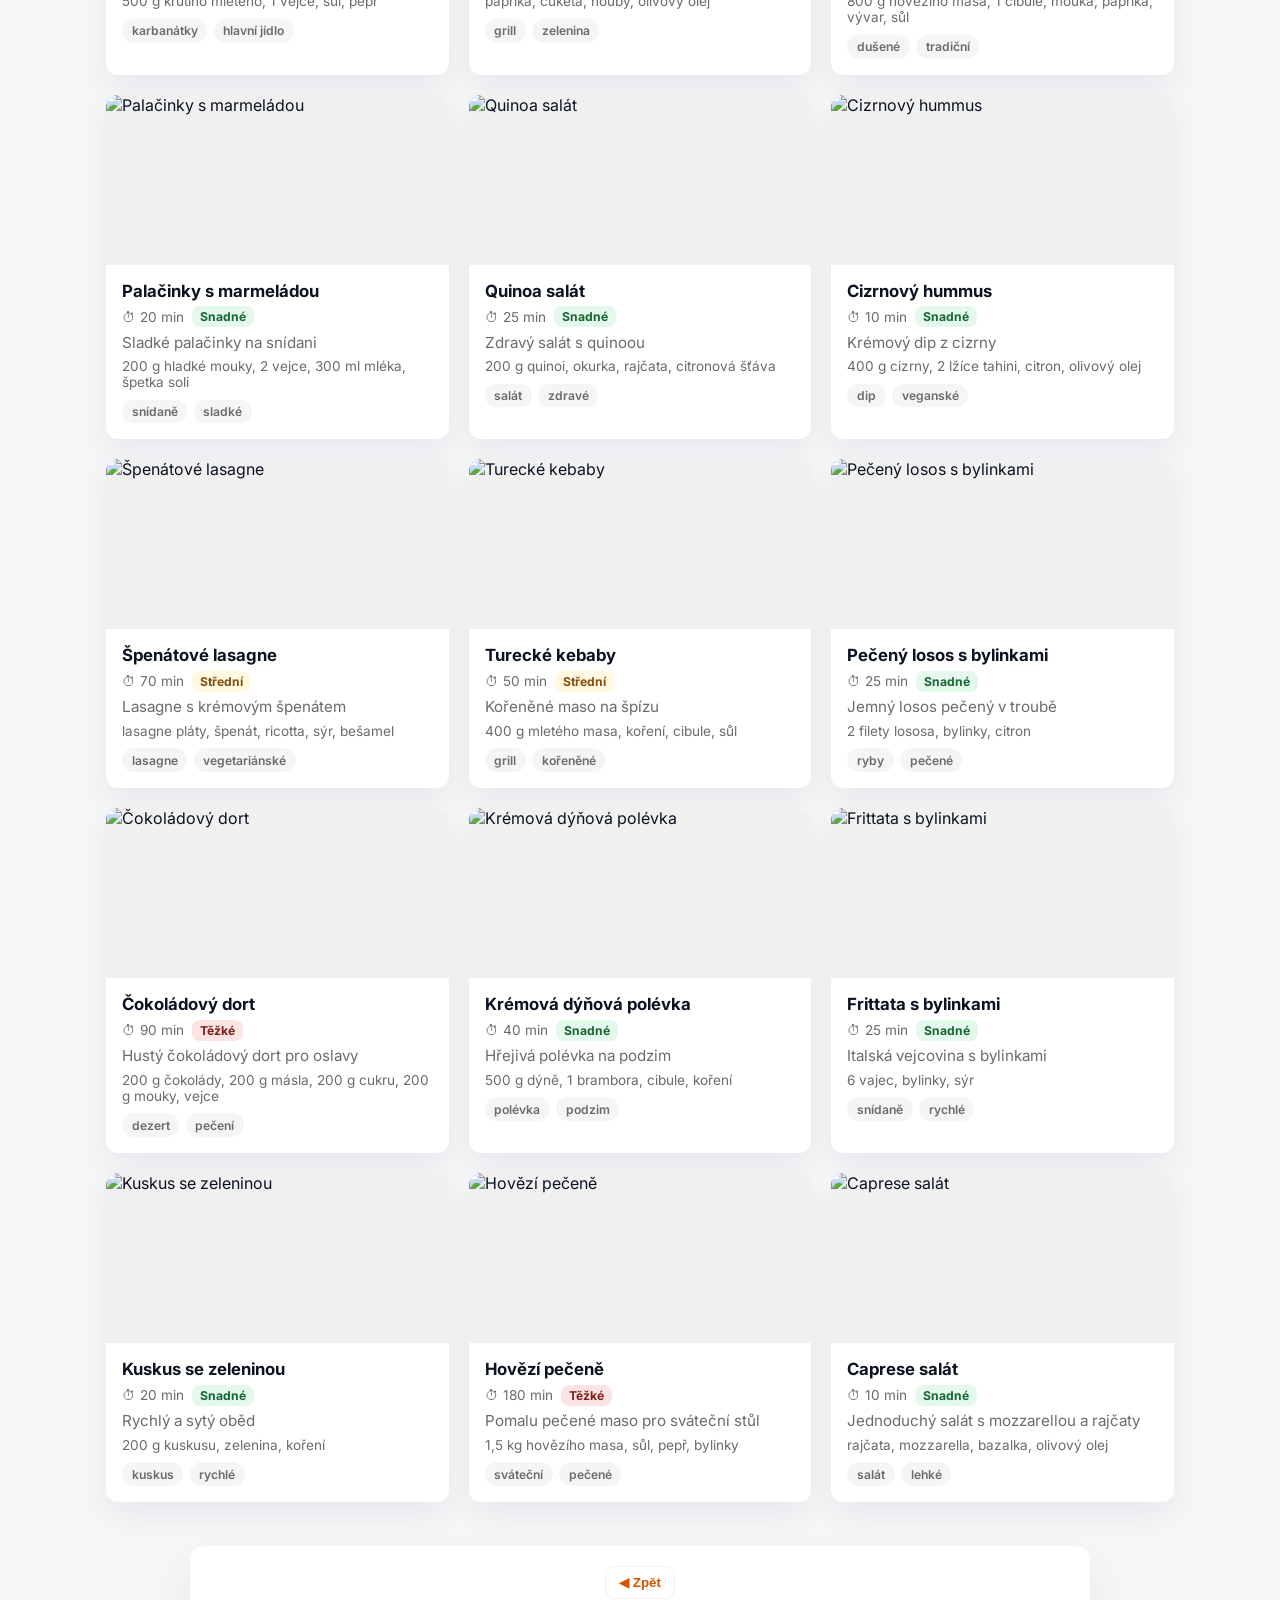
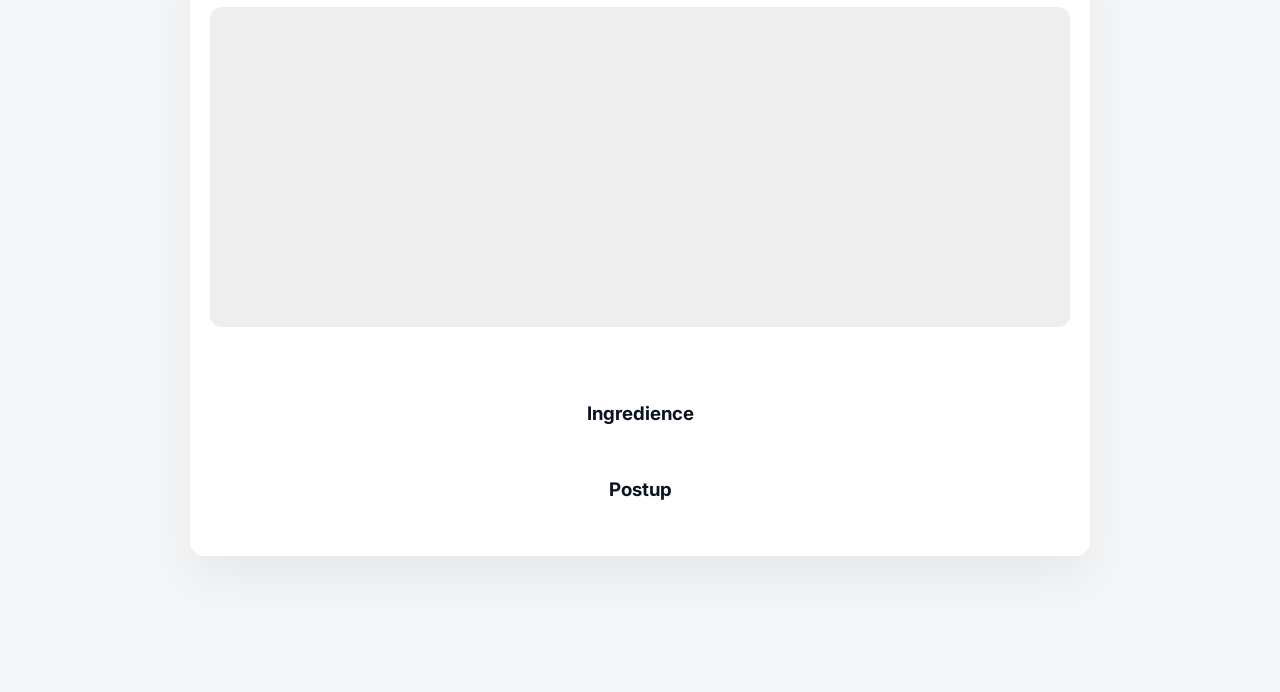
==== commit 858b0916: "feat: use centered detail-card in index and move image on top" ====
--- a/index.html
+++ b/index.html
@@ -32,13 +32,19 @@
     <div class="container">
       <section id="list" class="panel cards"></section>
 
-      <section id="detail" class="panel hidden detail-panel">
-        <button id="back" class="btn ghost">◀ Zpět</button>
-        <div id="detail-image" class="detail-image"></div>
-        <h2 id="detail-title"></h2>
-        <p id="detail-desc"></p>
+      <section id="detail" class="panel hidden detail-panel detail-card" aria-hidden="true">
+        <div style="width:100%;display:flex;justify-content:center;margin-bottom:0.5rem;">
+          <button id="back" class="btn ghost" aria-label="Zpět">◀ Zpět</button>
+        </div>
+
+        <div id="detail-image" class="detail-image" role="img" aria-label="Obrázek receptu"></div>
+
+        <h2 id="detail-title" class="detail-title"></h2>
+        <p id="detail-desc" class="detail-desc"></p>
+
         <h3>Ingredience</h3>
         <ul id="detail-ingredients"></ul>
+
         <h3>Postup</h3>
         <ol id="detail-steps"></ol>
       </section>
--- a/src/styles.css
+++ b/src/styles.css
@@ -28,10 +28,12 @@
 .hidden{display:none}
 
 /* Hero */
-.hero{background:linear-gradient(135deg, rgba(255,122,61,0.04), rgba(255,255,255,0.01));padding:3.25rem 0;margin-bottom:1rem}
-.hero-inner{display:flex;flex-direction:column;align-items:center;gap:1.5rem;padding:1.25rem;border-radius:16px;background:var(--hero-panel);box-shadow:0 12px 30px var(--shadow);width:100%;transition:background .25s ease,color .25s ease}
-.hero-text h2{font-family:'Playfair Display', serif;font-size:2rem;margin:0 0 .5rem;text-align:center;line-height:1.05;background-image:var(--hero-h2-gradient);-webkit-background-clip:text;background-clip:text;color:transparent}
-.hero-search{width:100%;display:flex;justify-content:center;margin-top:0.6rem}
+.hero{margin-bottom:1rem}
+/* Reduced gap between title and search, and ensure hero panel uses CSS vars */
+.hero-inner{display:flex;flex-direction:column;gap:0.6rem}
+.hero-text h2{font-family:'Playfair Display', serif;font-size:2rem;margin:0 0 .15rem;text-align:center;line-height:1.3;background-image:var(--hero-h2-gradient);-webkit-background-clip:text;background-clip:text;color:transparent}
+.hero-search{width:100%;display:flex;justify-content:center;margin-top:0}
+/* slightly tighter input spacing */
 .hero-search input{width:min(720px,100%);padding:1.05rem 1rem;border-radius:12px;border:1px solid #e8e8e8;background:#fff;font-size:1rem}
 
 /* Cards grid */
@@ -44,7 +46,7 @@
 .card-img img{width:100%;height:100%;object-fit:cover;display:block}
 .card-img .initial{font-size:48px;font-weight:700;color:var(--accent-dark)}
 .card-body{padding:1rem}
-.card-body h3{margin:0 0 .35rem 0;font-size:1.05rem}
+.card-body h3{Margin:0 0 .35rem 0;font-size:1.05rem}
 .card-body .muted{color:var(--muted);font-size:.95rem}
 .card-body .preview-ing{color:var(--muted);font-size:.85rem;margin-top:.4rem}
 .chips{display:flex;gap:.4rem;flex-wrap:wrap;margin-top:.6rem}
@@ -67,9 +69,10 @@
 
 /* Detail */
 .detail-panel{margin-top:1.25rem}
-.detail-image{height:300px;background:#eee;background-size:cover;background-position:center;border-radius:12px;margin-bottom:1rem;display:flex;align-items:center;justify-content:center;color:var(--text)}
+.detail-image{height:300px;background:#eee;background-size:cover;background-position:center;border-radius:12px;margin-bottom:1rem;display:flex;align-items:center;justify-content:center;color:var(--accent-dark)}
 .detail-panel h2{margin-top:0}
-.detail-meta{margin-top:0.5rem}
+/* Make detail meta spacing match the card meta (flex + gap) */
+.detail-meta{margin-top:0.5rem;display:flex;gap:.5rem;align-items:center}
 
 /* Footer */
 .site-footer{padding:2rem 0}
@@ -82,7 +85,7 @@
 
 /* Dark theme: change hero colors to cream shades and adjust chips */
 @media (prefers-color-scheme: dark) {
-  :root{--bg:#071018;--card:#071827;--accent:#ff8a3d;--accent-dark:#ff7a3d;--muted:#9fb1bd;--text:#e6f0f6;--shadow: rgba(0,0,0,0.6);--hero-panel: rgba(7,24,36,0.6);--hero-h2-gradient: linear-gradient(90deg,var(--hero-cream-1),var(--hero-cream-2));}
+  :root{--bg:#071018;--card:#071827;--accent:#ff8a3d;--accent-dark:#ff7a3d;--muted:#9fb1bd;--text:#e6f0f6;--shadow: rgba(0,0,0,0.6);--hero-panel: rgba(7,24,36,0.6);--hero-h2-gradient: linear-gradient(90deg,#efe3c8,#f7efe0);} 
   body{background:linear-gradient(180deg,#031018,var(--bg));color:var(--text)}
   .controls input{background:#08131a;border:1px solid rgba(255,255,255,0.04);color:var(--text)}
   .card{box-shadow:0 12px 30px rgba(0,0,0,0.6)}
@@ -94,3 +97,33 @@
 @media (prefers-color-scheme: light), (prefers-color-scheme: no-preference) {
   :root{--hero-panel: rgba(255,255,255,0.85);--hero-h2-gradient: linear-gradient(90deg,var(--hero-color-1),var(--hero-color-2));}
 }
+
+/* Detail card for standalone recipe page and unified detail styling */
+.detail-card{
+  background:var(--card);
+  border-radius:var(--radius);
+  padding:1.25rem;
+  box-shadow:0 22px 48px var(--shadow);
+  max-width:900px;
+  margin:1.5rem auto;
+  overflow:hidden;
+  display:flex;
+  flex-direction:column;
+  align-items:center;
+  text-align:center;
+}
+.detail-card h1, .detail-panel h2{font-family:'Playfair Display', serif;margin:0 0 .5rem 0;font-size:2rem}
+.detail-card .detail-desc{color:var(--muted);margin-bottom:1rem}
+.detail-card .detail-image{height:320px;border-radius:12px;margin-bottom:1rem;background:#eee;background-size:cover;background-position:center;display:flex;align-items:center;justify-content:center;color:var(--accent-dark);font-size:64px;overflow:hidden;width:100%}
+.detail-card ul, .detail-card ol{margin:0 0 1rem;padding:0;width:100%;max-width:720px;text-align:left}
+.back-link{display:inline-block;margin-bottom:1rem}
+.btn{padding:.5rem .8rem;border-radius:10px;border:none;background:var(--accent);color:white;font-weight:600;cursor:pointer;text-decoration:none;display:inline-flex;align-items:center;gap:.4rem}
+.btn.ghost{background:transparent;color:var(--accent-dark);border:1px solid rgba(11,18,32,0.06)}
+@media(max-width:800px){
+  .detail-card{padding:1rem}
+  .detail-card h1{font-size:1.4rem}
+  .detail-card .detail-image{height:220px}
+}
+
+/* Optional: cap height for very long recipes and allow scrolling */
+.detail-card.scrollable{max-height:calc(100vh - 120px);overflow:auto}
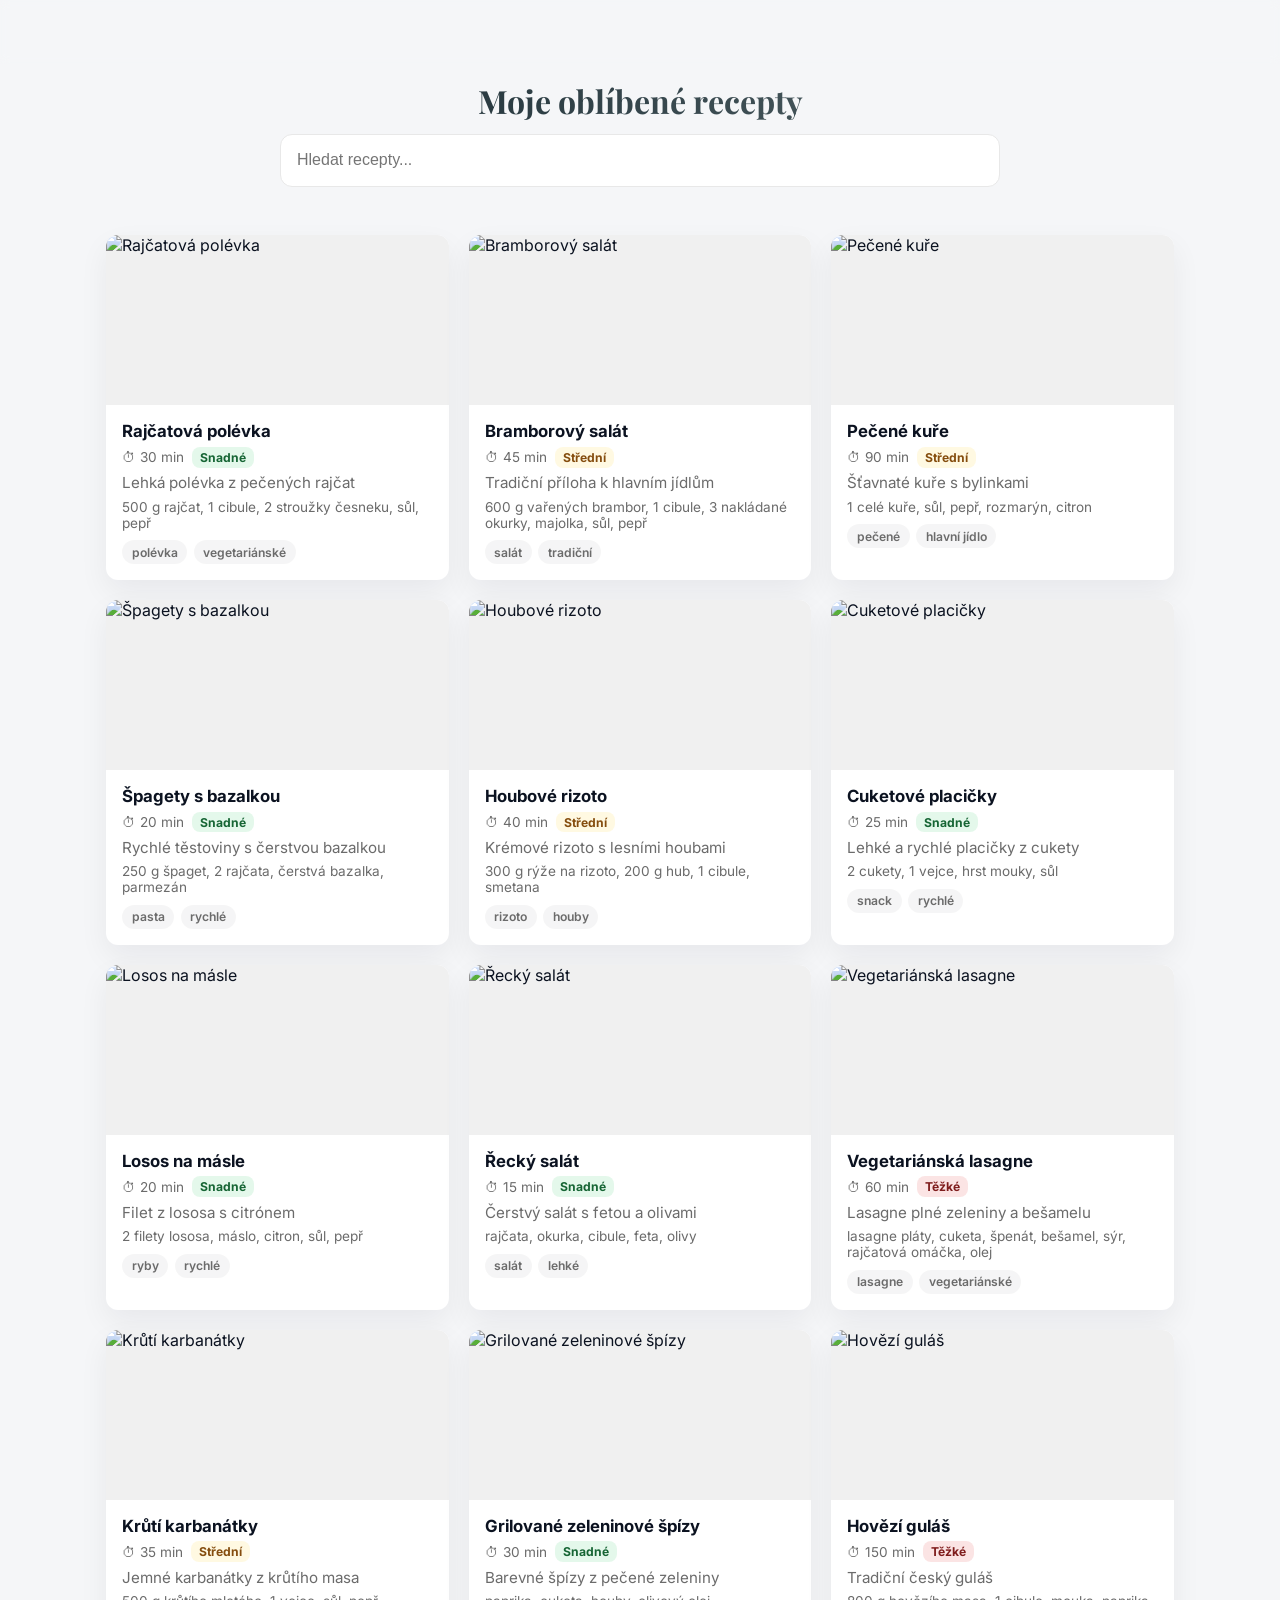
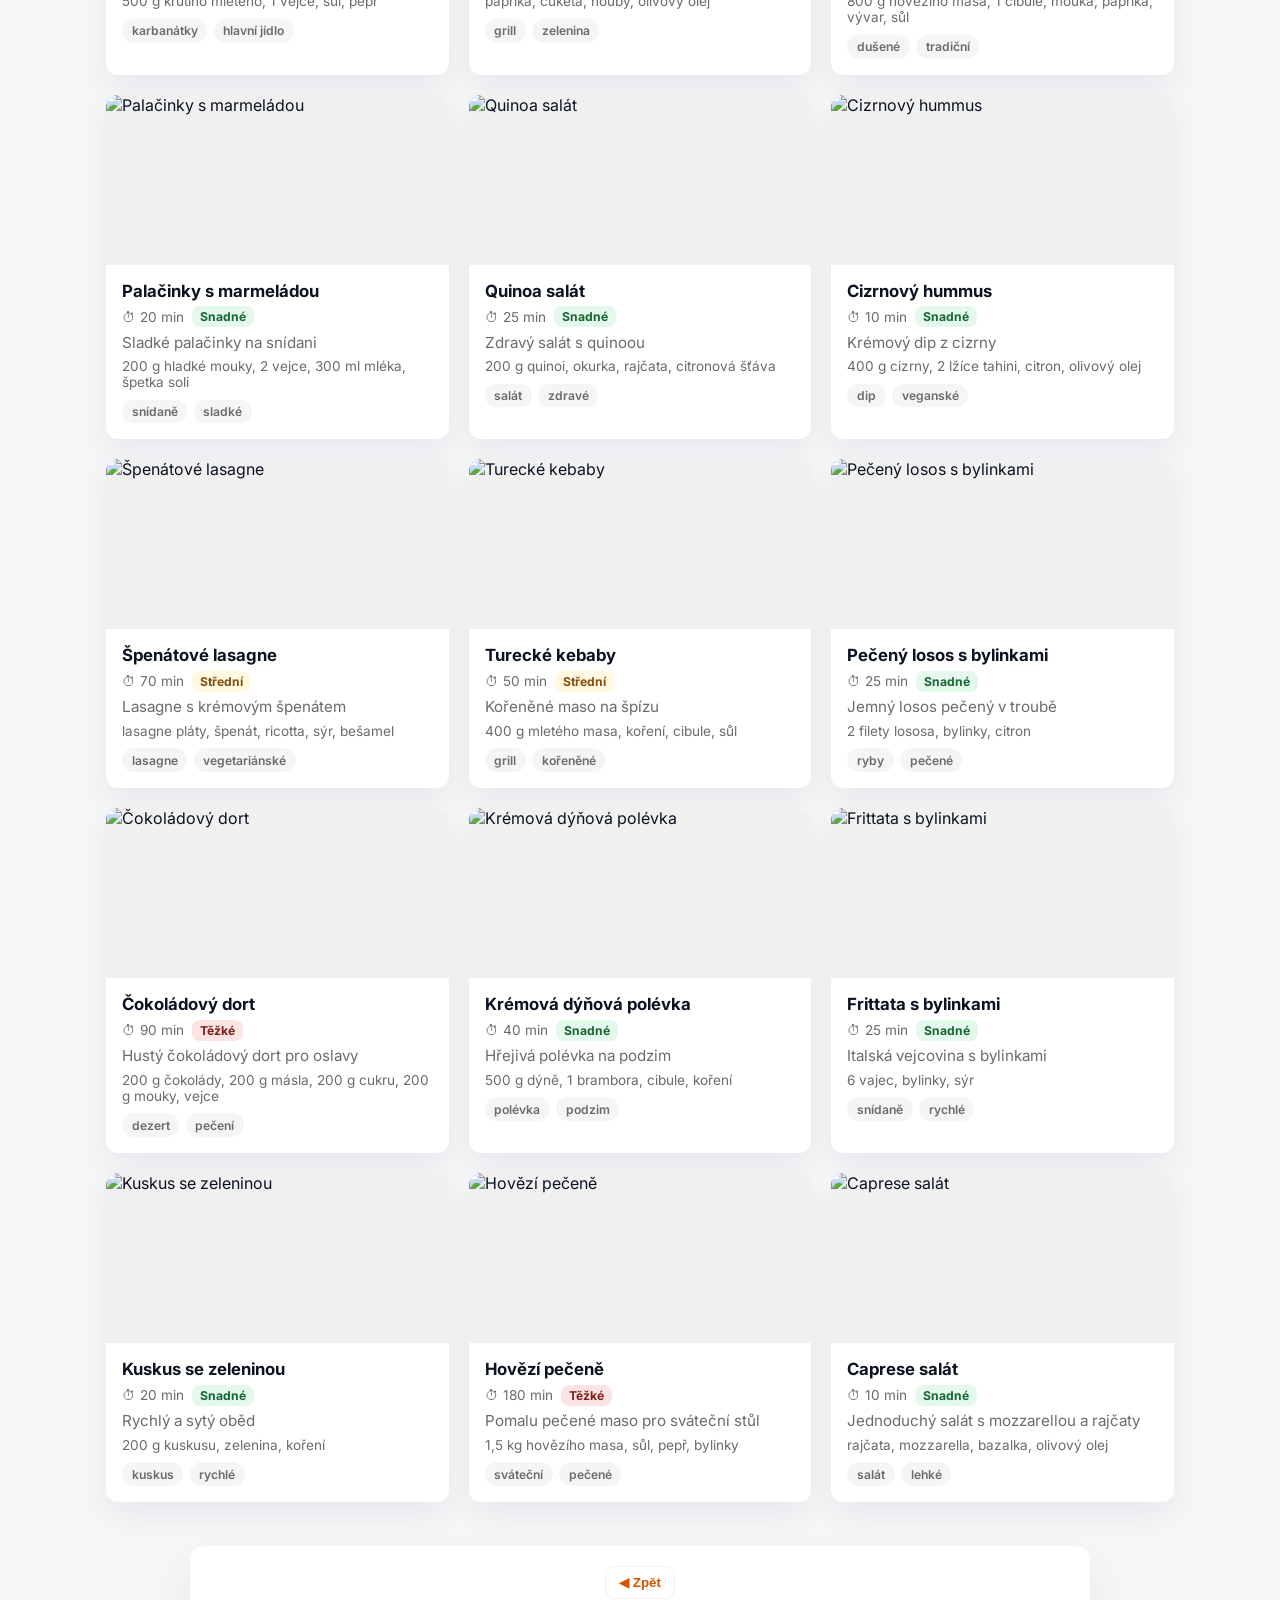
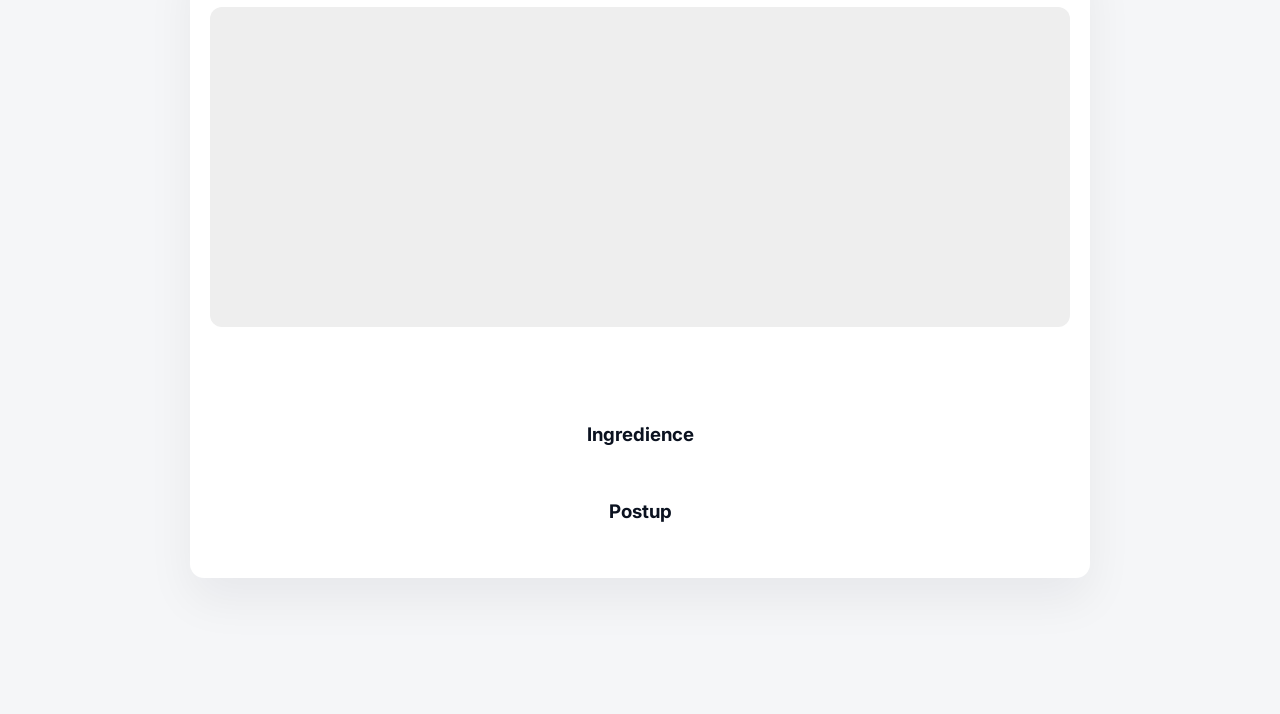
==== commit 0999f229: "feat: make detail markup mirror card layout (card-body, meta, chips) so detail looks like a larger c" ====
--- a/index.html
+++ b/index.html
@@ -39,8 +39,12 @@
 
         <div id="detail-image" class="detail-image" role="img" aria-label="Obrázek receptu"></div>
 
-        <h2 id="detail-title" class="detail-title"></h2>
-        <p id="detail-desc" class="detail-desc"></p>
+        <div class="card-body">
+          <h2 id="detail-title" class="detail-title"></h2>
+          <div id="detail-meta" class="meta"></div>
+          <div id="detail-desc" class="muted detail-desc"></div>
+          <div id="detail-chips" class="chips"></div>
+        </div>
 
         <h3>Ingredience</h3>
         <ul id="detail-ingredients"></ul>
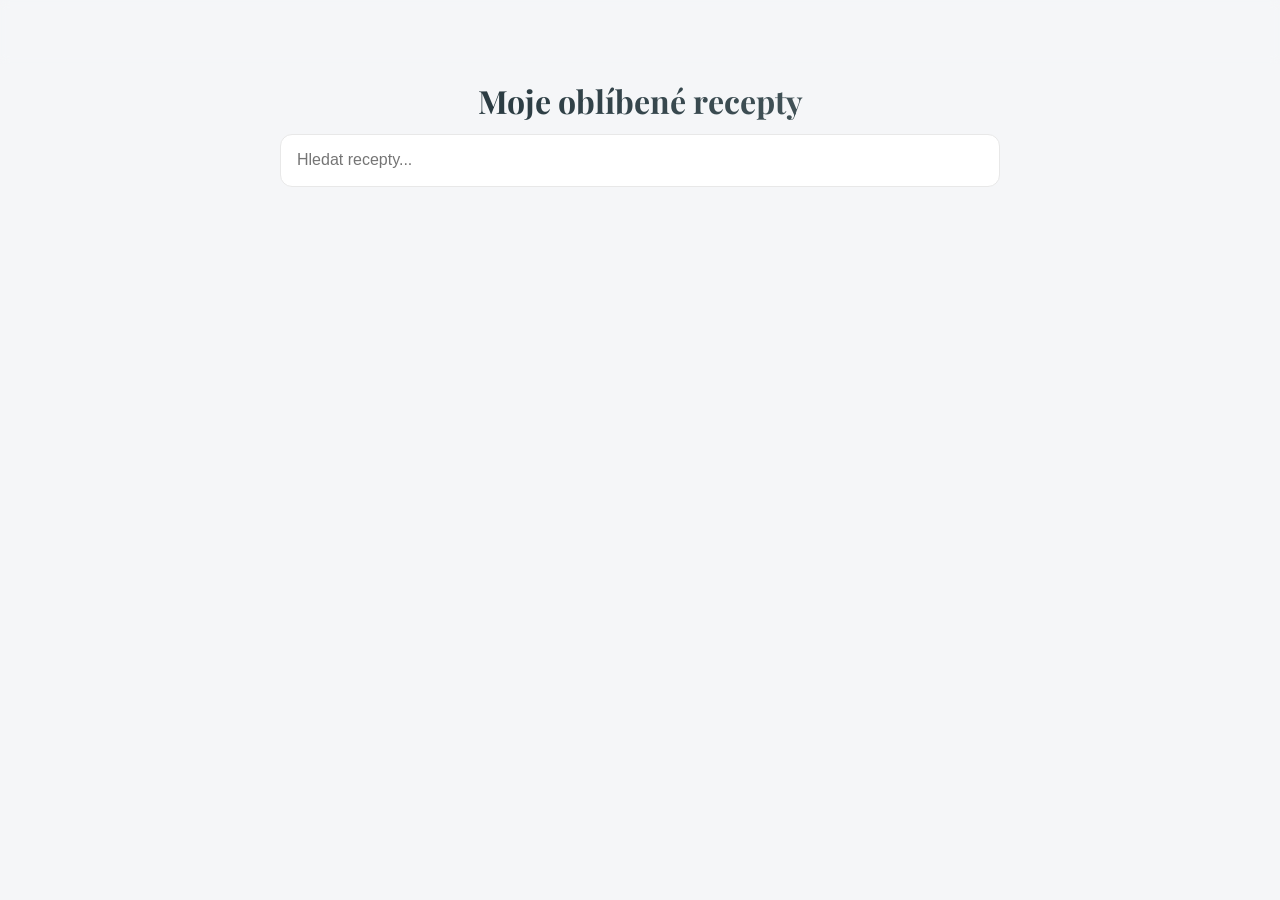
==== commit 867de408: "chore: remove in-page detail panel from index (detail available on recipe.html)" ====
--- a/index.html
+++ b/index.html
@@ -31,27 +31,6 @@
 
     <div class="container">
       <section id="list" class="panel cards"></section>
-
-      <section id="detail" class="panel hidden detail-panel detail-card" aria-hidden="true">
-        <div style="width:100%;display:flex;justify-content:center;margin-bottom:0.5rem;">
-          <button id="back" class="btn ghost" aria-label="Zpět">◀ Zpět</button>
-        </div>
-
-        <div id="detail-image" class="detail-image" role="img" aria-label="Obrázek receptu"></div>
-
-        <div class="card-body">
-          <h2 id="detail-title" class="detail-title"></h2>
-          <div id="detail-meta" class="meta"></div>
-          <div id="detail-desc" class="muted detail-desc"></div>
-          <div id="detail-chips" class="chips"></div>
-        </div>
-
-        <h3>Ingredience</h3>
-        <ul id="detail-ingredients"></ul>
-
-        <h3>Postup</h3>
-        <ol id="detail-steps"></ol>
-      </section>
     </div>
   </main>
 
